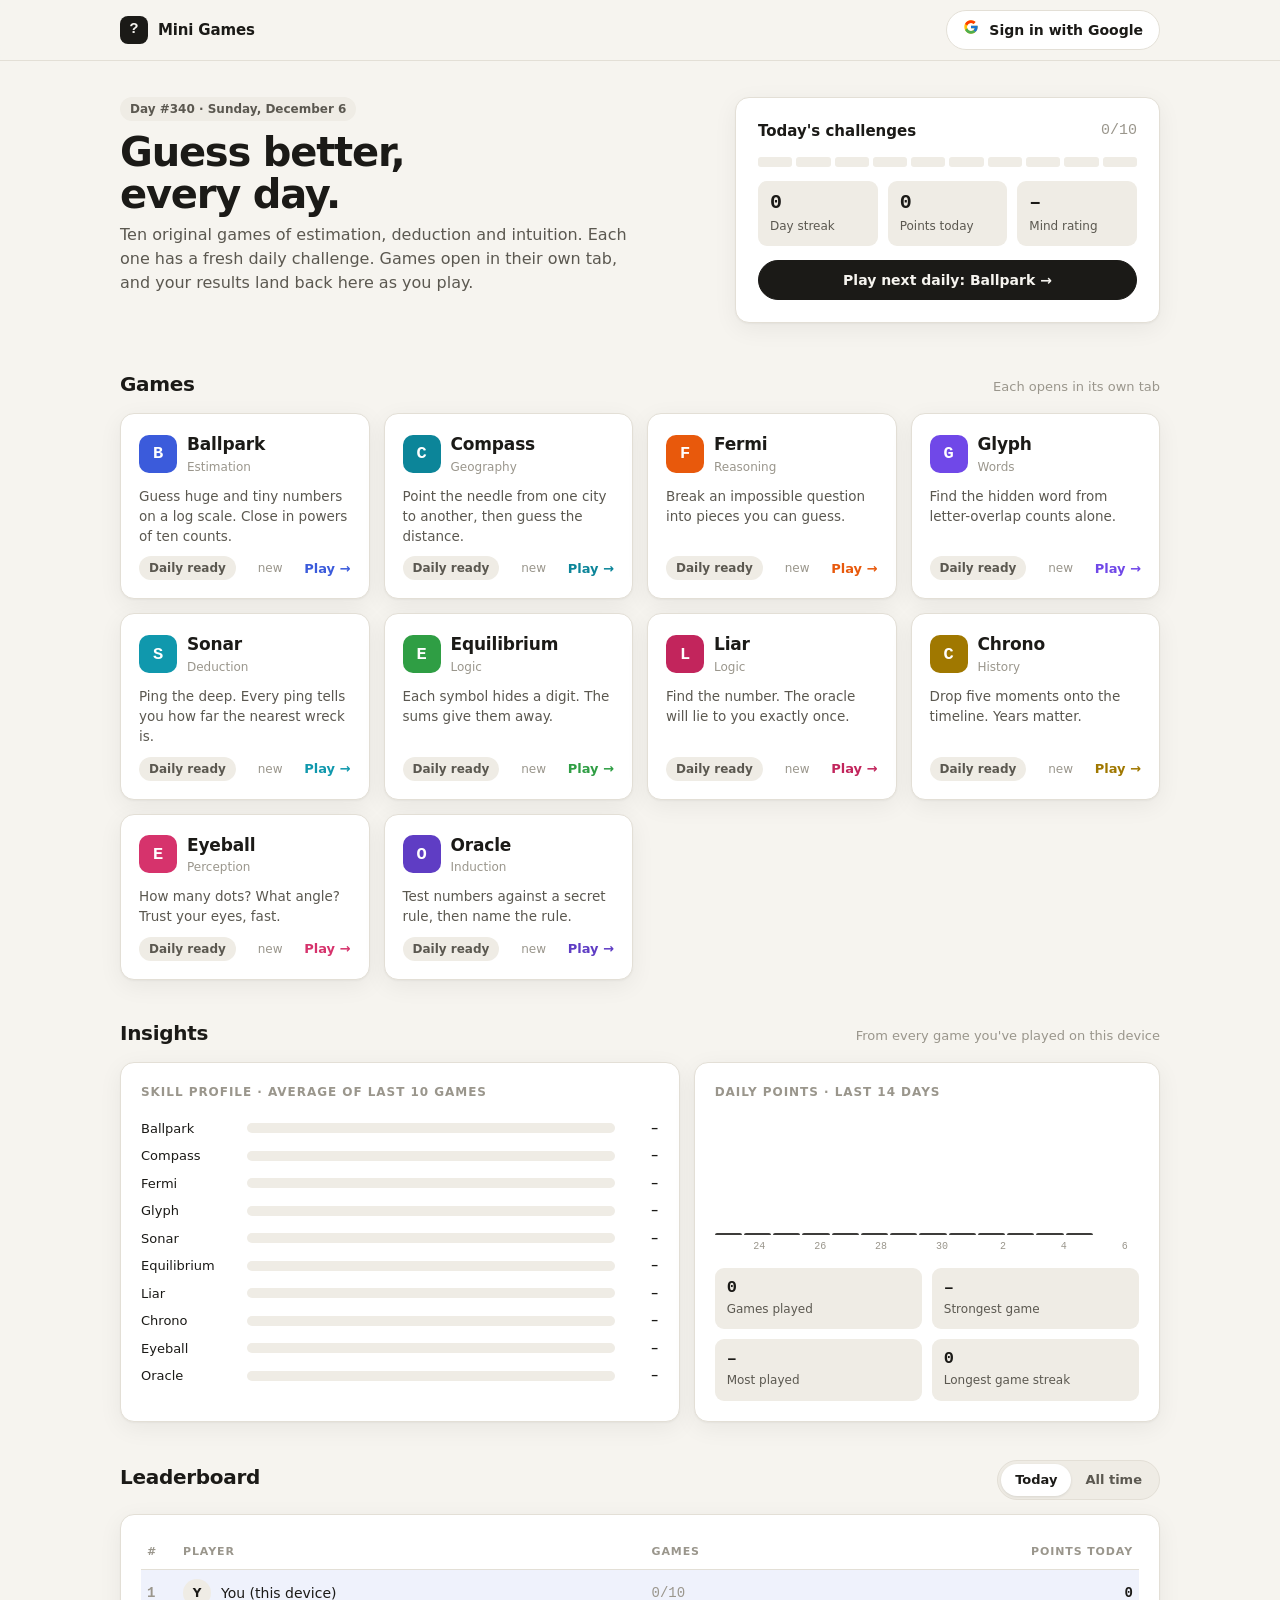
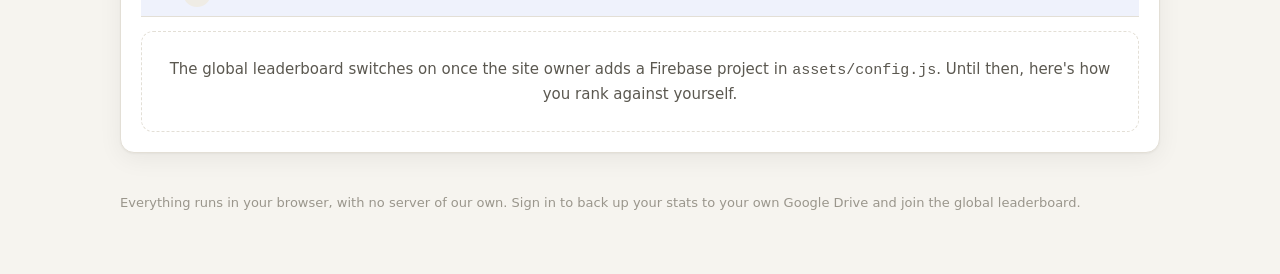
==== index.html @ 53623375 "Add Mini Games dashboard and 10 original guessing games One folder per game under games/, shared eng" ====
<!doctype html>
<html lang="en">
<head>
<meta charset="utf-8">
<meta name="viewport" content="width=device-width,initial-scale=1">
<title>Mini Games · Guess better every day</title>
<meta name="description" content="Ten original guessing, estimation and logic games with a new daily challenge each. No account needed.">
<link rel="icon" href="data:image/svg+xml,<svg xmlns='http://www.w3.org/2000/svg' viewBox='0 0 32 32'><rect width='32' height='32' rx='8' fill='%231b1a17'/><text x='16' y='23' font-size='20' text-anchor='middle' fill='white' font-family='monospace'>?</text></svg>">
<link rel="stylesheet" href="assets/core.css">
<style>
  .hero { display: grid; grid-template-columns: 1.4fr 1fr; gap: 20px; padding: 36px 0 8px; align-items: stretch; }
  @media (max-width: 820px) { .hero { grid-template-columns: 1fr; } }
  .hero h1 { font-size: 40px; letter-spacing: -.03em; line-height: 1.05; margin: 10px 0 8px; }
  .hero .lead { color: var(--ink-2); font-size: 16px; max-width: 520px; margin: 0; }
  .today { padding: 22px; display: flex; flex-direction: column; gap: 14px; }
  .today .kpis { grid-template-columns: repeat(3, 1fr); }
  .progress { display: grid; grid-template-columns: repeat(10, 1fr); gap: 4px; }
  .progress i { height: 10px; border-radius: 3px; background: var(--surface-2); transition: background .4s; }
  .sec-h { display: flex; align-items: baseline; justify-content: space-between; gap: 12px; margin: 38px 0 14px; flex-wrap: wrap; }
  .sec-h h2 { margin: 0; font-size: 20px; letter-spacing: -.015em; }
  .games { display: grid; grid-template-columns: repeat(auto-fill, minmax(240px, 1fr)); gap: 14px; }
  .gcard { padding: 18px; display: flex; flex-direction: column; gap: 10px; text-decoration: none; position: relative;
    transition: transform .25s var(--ease), border-color .25s, box-shadow .25s; }
  .gcard:hover { transform: translateY(-3px); border-color: var(--gc); }
  .gcard .top { display: flex; align-items: center; gap: 10px; }
  .gcard .mark { width: 38px; height: 38px; border-radius: 10px; background: var(--gc); color: #fff; display: grid; place-items: center; font: 700 17px var(--mono); }
  .gcard h3 { margin: 0; font-size: 17px; letter-spacing: -.01em; }
  .gcard .skill { font-size: 12px; color: var(--ink-3); }
  .gcard p { margin: 0; color: var(--ink-2); font-size: 13.5px; flex: 1; }
  .gcard .foot { display: flex; align-items: center; gap: 8px; justify-content: space-between; font-size: 12px; }
  .gcard .go { font-weight: 700; color: var(--gc); font-size: 13px; }
  .insights { display: grid; grid-template-columns: 1.2fr 1fr; gap: 14px; }
  @media (max-width: 820px) { .insights { grid-template-columns: 1fr; } }
  .panel { padding: 20px; }
  .panel h3 { margin: 0 0 14px; font-size: 12px; letter-spacing: .08em; text-transform: uppercase; color: var(--ink-3); }
  .skill-row { display: grid; grid-template-columns: 96px 1fr 34px; gap: 10px; align-items: center; font-size: 13px; padding: 4px 0; }
  .skill-row .track { height: 10px; border-radius: 5px; background: var(--surface-2); overflow: hidden; }
  .skill-row .track i { display: block; height: 100%; border-radius: 0 4px 4px 0; transition: width .8s var(--ease); }
  .cols { display: grid; grid-template-columns: repeat(14, 1fr); gap: 2px; align-items: end; height: 120px; }
  .cols .c { display: flex; flex-direction: column; align-items: stretch; justify-content: flex-end; height: 100%; position: relative; cursor: default; }
  .cols .c i { display: block; background: var(--ink); border-radius: 4px 4px 0 0; min-height: 2px; opacity: .85; transition: height .6s var(--ease); }
  .cols .c.today i { background: var(--accent); opacity: 1; }
  .cols .c:hover i { opacity: 1; }
  .cols-x { display: grid; grid-template-columns: repeat(14, 1fr); gap: 2px; font: 10px var(--mono); color: var(--ink-3); text-align: center; margin-top: 6px; }
  .tip { position: absolute; bottom: calc(100% + 6px); left: 50%; transform: translateX(-50%); background: var(--ink); color: var(--bg); font: 600 11px var(--mono);
    padding: 4px 7px; border-radius: 6px; white-space: nowrap; opacity: 0; pointer-events: none; transition: opacity .15s; z-index: 2; }
  .c:hover .tip { opacity: 1; }
  .highlights { display: grid; grid-template-columns: repeat(2, 1fr); gap: 10px; margin-top: 16px; }
  .lb { padding: 20px; }
  .lb table { width: 100%; border-collapse: collapse; font-size: 14px; }
  .lb td, .lb th { padding: 9px 6px; border-bottom: 1px solid var(--line); text-align: left; }
  .lb th { font-size: 11px; text-transform: uppercase; letter-spacing: .08em; color: var(--ink-3); font-weight: 600; }
  .lb tr.me td { background: color-mix(in srgb, var(--accent) 8%, transparent); }
  .lb .rk { font: 700 14px var(--mono); width: 36px; color: var(--ink-3); }
  .lb .pts { font: 700 14px var(--mono); text-align: right; }
  .lb .who { display: flex; align-items: center; gap: 10px; }
  .avatar { width: 28px; height: 28px; border-radius: 50%; background: var(--surface-2); object-fit: cover; display: grid; place-items: center; font-weight: 700; font-size: 12px; }
  .empty { padding: 26px; text-align: center; color: var(--ink-2); border: 1px dashed var(--line); border-radius: 12px; }
  .user { display: flex; align-items: center; gap: 10px; font-size: 13px; }
  .sync-dot { width: 8px; height: 8px; border-radius: 50%; background: var(--good); }
  .sync-dot.busy { background: var(--warn); animation: fade 1s infinite alternate; }
  .sync-dot.err { background: var(--bad); }
  footer { padding: 40px 0 60px; color: var(--ink-3); font-size: 13px; }
  .g-btn { gap: 10px; }
</style>
</head>
<body style="--accent:#3b5bdb">
<header class="topbar"><div class="wrap">
  <a class="brand" href="index.html"><span class="brand-mark">?</span>Mini Games</a>
  <span class="spacer"></span>
  <div id="account"></div>
</div></header>

<main class="wrap">
  <section class="hero">
    <div>
      <span class="pill" id="dayPill"></span>
      <h1 id="greet">Guess better,<br>every day.</h1>
      <p class="lead">Ten original games of estimation, deduction and intuition. Each one has a fresh daily challenge. Games open in their own tab, and your results land back here as you play.</p>
    </div>
    <div class="card today">
      <div class="row" style="justify-content:space-between"><b>Today's challenges</b><span class="faint mono" id="todayCount"></span></div>
      <div class="progress" id="progress"></div>
      <div class="kpis">
        <div class="kpi"><b id="kStreak">0</b><span>Day streak</span></div>
        <div class="kpi"><b id="kToday">0</b><span>Points today</span></div>
        <div class="kpi"><b id="kRating">–</b><span>Mind rating</span></div>
      </div>
      <button class="btn primary" id="nextBtn">Play next daily →</button>
    </div>
  </section>

  <div class="sec-h"><h2>Games</h2><span class="faint" style="font-size:13px" id="tabNote">Each opens in its own tab</span></div>
  <section class="games" id="games"></section>

  <div class="sec-h"><h2>Insights</h2><span class="faint" style="font-size:13px">From every game you've played on this device<span id="syncNote"></span></span></div>
  <section class="insights">
    <div class="card panel"><h3>Skill profile · average of last 10 games</h3><div id="skills"></div></div>
    <div class="card panel"><h3>Daily points · last 14 days</h3><div id="days"></div><div class="highlights" id="highlights"></div></div>
  </section>

  <div class="sec-h"><h2>Leaderboard</h2><div class="seg" id="lbSeg"><button data-k="today" class="on">Today</button><button data-k="all">All time</button></div></div>
  <section class="card lb" id="lb"></section>

  <footer>Everything runs in your browser, with no server of our own. Sign in to back up your stats to your own Google Drive and join the global leaderboard.</footer>
</main>

<script src="assets/config.js"></script>
<script src="assets/core.js"></script>
<script src="assets/cloud.js"></script>
<script src="assets/dashboard.js"></script>
</body>
</html>
---- assets/core.css ----
/* ===== Mini Games — shared design system ===== */
:root {
  --bg: #f6f4ef;
  --surface: #ffffff;
  --surface-2: #efece5;
  --ink: #1b1a17;
  --ink-2: #5b5850;
  --ink-3: #9a968c;
  --line: #e3dfd6;
  --accent: #3b5bdb;
  --good: #2f9e44;
  --warn: #e8590c;
  --bad: #c92a2a;
  --radius: 14px;
  --radius-sm: 9px;
  --shadow: 0 1px 2px rgba(20, 18, 12, .04), 0 6px 24px rgba(20, 18, 12, .06);
  --font: "Inter", ui-sans-serif, system-ui, -apple-system, "Segoe UI", Roboto, sans-serif;
  --mono: "JetBrains Mono", ui-monospace, SFMono-Regular, Menlo, Consolas, monospace;
  --ease: cubic-bezier(.2, .8, .2, 1);
  color-scheme: light;
}
@media (prefers-color-scheme: dark) {
  :root {
    --bg: #121211;
    --surface: #1b1b19;
    --surface-2: #242421;
    --ink: #f1efe9;
    --ink-2: #b4b0a6;
    --ink-3: #75726a;
    --line: #2d2c29;
    --shadow: 0 1px 2px rgba(0, 0, 0, .3), 0 8px 28px rgba(0, 0, 0, .35);
    color-scheme: dark;
  }
}
* { box-sizing: border-box; }
html, body { margin: 0; }
body {
  background: var(--bg);
  color: var(--ink);
  font: 15px/1.5 var(--font);
  -webkit-font-smoothing: antialiased;
  min-height: 100vh;
}
a { color: inherit; }
button { font: inherit; color: inherit; }
.mono { font-family: var(--mono); font-variant-numeric: tabular-nums; }
.muted { color: var(--ink-2); }
.faint { color: var(--ink-3); }
.hidden { display: none !important; }

/* ---------- Layout ---------- */
.wrap { max-width: 1080px; margin: 0 auto; padding: 0 20px; }
.topbar {
  position: sticky; top: 0; z-index: 20;
  backdrop-filter: saturate(1.4) blur(10px);
  background: color-mix(in srgb, var(--bg) 82%, transparent);
  border-bottom: 1px solid var(--line);
}
.topbar .wrap { display: flex; align-items: center; gap: 14px; height: 60px; }
.brand { display: flex; align-items: center; gap: 10px; font-weight: 700; letter-spacing: -.01em; text-decoration: none; }
.brand-mark {
  width: 28px; height: 28px; border-radius: 8px; display: grid; place-items: center;
  background: var(--ink); color: var(--bg); font-family: var(--mono); font-size: 15px;
}
.spacer { flex: 1; }

/* ---------- Buttons ---------- */
.btn {
  display: inline-flex; align-items: center; justify-content: center; gap: 8px;
  height: 40px; padding: 0 16px; border-radius: 999px;
  border: 1px solid var(--line); background: var(--surface); cursor: pointer;
  font-weight: 600; font-size: 14px; text-decoration: none;
  transition: transform .15s var(--ease), background .2s, border-color .2s, opacity .2s;
}
.btn:hover { border-color: var(--ink-3); }
.btn:active { transform: scale(.97); }
.btn:disabled { opacity: .45; cursor: not-allowed; transform: none; }
.btn.primary { background: var(--ink); color: var(--bg); border-color: var(--ink); }
.btn.accent { background: var(--accent); color: #fff; border-color: var(--accent); }
.btn.ghost { background: transparent; border-color: transparent; }
.btn.ghost:hover { background: var(--surface-2); }
.btn.sm { height: 32px; padding: 0 12px; font-size: 13px; }
.btn.lg { height: 48px; padding: 0 24px; font-size: 15px; }
.icon-btn { width: 36px; height: 36px; padding: 0; border-radius: 50%; }

/* ---------- Cards ---------- */
.card {
  background: var(--surface); border: 1px solid var(--line);
  border-radius: var(--radius); box-shadow: var(--shadow);
}
.pill {
  display: inline-flex; align-items: center; gap: 6px; height: 24px; padding: 0 10px;
  border-radius: 999px; background: var(--surface-2); font-size: 12px; font-weight: 600; color: var(--ink-2);
}
.pill.done { background: color-mix(in srgb, var(--good) 15%, transparent); color: var(--good); }

/* ---------- Segmented control ---------- */
.seg { display: inline-flex; padding: 3px; border-radius: 999px; background: var(--surface-2); border: 1px solid var(--line); }
.seg button {
  border: 0; background: transparent; height: 32px; padding: 0 14px; border-radius: 999px;
  font-size: 13px; font-weight: 600; color: var(--ink-2); cursor: pointer; transition: all .2s var(--ease);
}
.seg button.on { background: var(--surface); color: var(--ink); box-shadow: 0 1px 3px rgba(0,0,0,.1); }

/* ---------- Inputs ---------- */
.input {
  height: 48px; padding: 0 16px; border-radius: var(--radius-sm); border: 1px solid var(--line);
  background: var(--surface); color: var(--ink); font: 600 18px var(--mono); outline: none; width: 100%;
  transition: border-color .2s, box-shadow .2s;
}
.input:focus { border-color: var(--accent); box-shadow: 0 0 0 4px color-mix(in srgb, var(--accent) 18%, transparent); }
input[type=range] { width: 100%; accent-color: var(--accent); height: 28px; cursor: pointer; }

/* ---------- Game shell ---------- */
.game-head { padding: 32px 0 8px; display: flex; align-items: flex-end; gap: 16px; flex-wrap: wrap; }
.game-head h1 { margin: 0; font-size: 30px; letter-spacing: -.02em; line-height: 1.1; }
.game-head p { margin: 6px 0 0; color: var(--ink-2); }
.game-grid { display: grid; grid-template-columns: minmax(0, 1fr) 300px; gap: 20px; padding: 16px 0 60px; }
@media (max-width: 860px) { .game-grid { grid-template-columns: 1fr; } }
.stage { padding: 28px; min-height: 460px; position: relative; overflow: hidden; }
@media (max-width: 560px) { .stage { padding: 18px; } }
.side { display: flex; flex-direction: column; gap: 20px; }
.side .card { padding: 18px; }
.side h3 { margin: 0 0 12px; font-size: 12px; letter-spacing: .08em; text-transform: uppercase; color: var(--ink-3); }
.kpis { display: grid; grid-template-columns: repeat(2, 1fr); gap: 10px; }
.kpi { background: var(--surface-2); border-radius: var(--radius-sm); padding: 10px 12px; }
.kpi b { display: block; font: 700 20px var(--mono); }
.kpi span { font-size: 12px; color: var(--ink-2); }
.history { list-style: none; margin: 0; padding: 0; max-height: 320px; overflow: auto; }
.history li { display: flex; align-items: center; gap: 10px; padding: 8px 0; border-bottom: 1px dashed var(--line); font-size: 13px; }
.history li:last-child { border-bottom: 0; }
.history .bar { flex: 1; height: 6px; border-radius: 3px; background: var(--surface-2); overflow: hidden; }
.history .bar i { display: block; height: 100%; background: var(--accent); border-radius: 3px; }
.history .sc { font: 700 13px var(--mono); width: 32px; text-align: right; }
.history .tag { font-size: 11px; width: 54px; color: var(--ink-3); }
.spark { width: 100%; height: 56px; display: block; margin-bottom: 8px; }

/* round progress dots */
.dots { display: flex; gap: 6px; }
.dots i { width: 22px; height: 6px; border-radius: 3px; background: var(--surface-2); transition: background .3s; }
.dots i.on { background: var(--accent); }
.dots i.cur { background: color-mix(in srgb, var(--accent) 45%, transparent); }

.stage-top { display: flex; align-items: center; justify-content: space-between; gap: 12px; margin-bottom: 22px; flex-wrap: wrap; }
.big-q { font-size: 24px; line-height: 1.3; font-weight: 650; letter-spacing: -.015em; margin: 0 0 22px; }
@media (max-width: 560px) { .big-q { font-size: 20px; } }
.row { display: flex; gap: 10px; align-items: center; flex-wrap: wrap; }
.center { text-align: center; }
.feedback { min-height: 26px; margin-top: 16px; font-weight: 600; }

/* ---------- Result overlay ---------- */
.result {
  position: absolute; inset: 0; background: color-mix(in srgb, var(--surface) 96%, transparent);
  display: flex; flex-direction: column; align-items: center; justify-content: flex-start; text-align: center;
  padding: 70px 28px 28px; gap: 10px; animation: fadeUp .45s var(--ease);
}
.result .score-ring { width: 140px; height: 140px; }
.result h2 { margin: 6px 0 0; font-size: 26px; letter-spacing: -.02em; }
.result .detail { color: var(--ink-2); max-width: 440px; }
.result .actions { display: flex; gap: 10px; margin-top: 12px; flex-wrap: wrap; justify-content: center; }
.countdown { font: 600 13px var(--mono); color: var(--ink-3); }

/* ---------- Modal ---------- */
.modal-back {
  position: fixed; inset: 0; background: rgba(10, 10, 8, .45); z-index: 50;
  display: grid; place-items: center; padding: 20px; animation: fade .2s;
}
.modal { max-width: 520px; width: 100%; padding: 26px; max-height: 86vh; overflow: auto; animation: fadeUp .3s var(--ease); }
.modal h2 { margin: 0 0 10px; }
.modal ul { padding-left: 18px; color: var(--ink-2); }

/* ---------- Toast ---------- */
.toast {
  position: fixed; left: 50%; bottom: 28px; transform: translateX(-50%) translateY(20px); opacity: 0;
  background: var(--ink); color: var(--bg); padding: 10px 18px; border-radius: 999px; font-weight: 600; font-size: 14px;
  transition: all .3s var(--ease); z-index: 60; pointer-events: none;
}
.toast.show { opacity: 1; transform: translateX(-50%) translateY(0); }

/* ---------- Animations ---------- */
@keyframes fade { from { opacity: 0 } to { opacity: 1 } }
@keyframes fadeUp { from { opacity: 0; transform: translateY(12px) } to { opacity: 1; transform: none } }
@keyframes pop { 0% { transform: scale(.6); opacity: 0 } 70% { transform: scale(1.08) } 100% { transform: scale(1); opacity: 1 } }
@keyframes shake { 0%,100% { transform: translateX(0) } 25% { transform: translateX(-6px) } 75% { transform: translateX(6px) } }
.anim-in { animation: fadeUp .4s var(--ease) both; }
.pop { animation: pop .35s var(--ease) both; }
.shake { animation: shake .3s; }
@media (prefers-reduced-motion: reduce) { *, *::before, *::after { animation: none !important; transition: none !important; } }
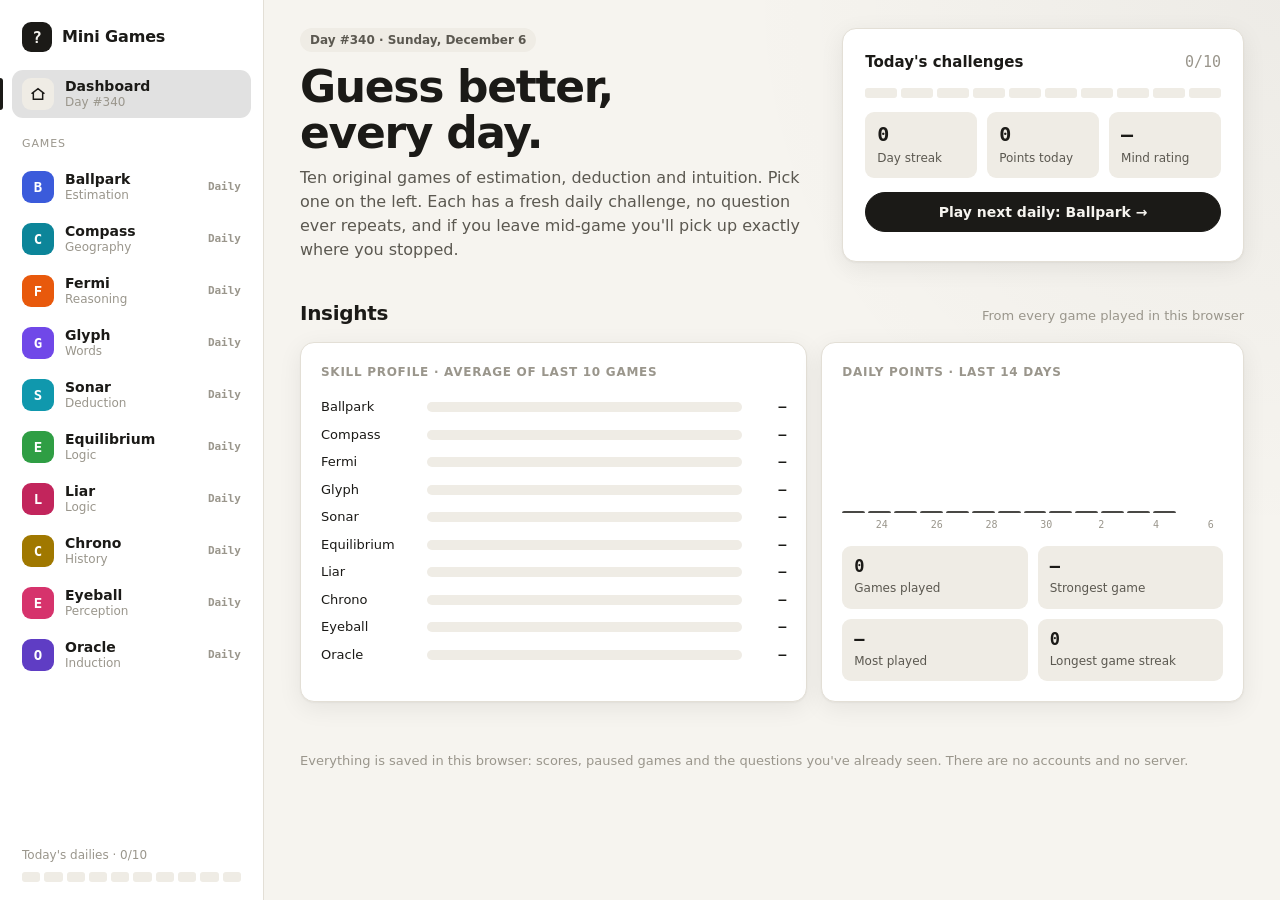
==== commit 35bd2a2b: "Redesign as a single-page dashboard with pause/resume and no repeated questions - Games listed down " ====
--- a/index.html
+++ b/index.html
@@ -4,110 +4,29 @@
 <meta charset="utf-8">
 <meta name="viewport" content="width=device-width,initial-scale=1">
 <title>Mini Games · Guess better every day</title>
-<meta name="description" content="Ten original guessing, estimation and logic games with a new daily challenge each. No account needed.">
+<meta name="description" content="Ten original guessing, estimation and logic games with a fresh daily challenge each. Questions never repeat.">
 <link rel="icon" href="data:image/svg+xml,<svg xmlns='http://www.w3.org/2000/svg' viewBox='0 0 32 32'><rect width='32' height='32' rx='8' fill='%231b1a17'/><text x='16' y='23' font-size='20' text-anchor='middle' fill='white' font-family='monospace'>?</text></svg>">
 <link rel="stylesheet" href="assets/core.css">
-<style>
-  .hero { display: grid; grid-template-columns: 1.4fr 1fr; gap: 20px; padding: 36px 0 8px; align-items: stretch; }
-  @media (max-width: 820px) { .hero { grid-template-columns: 1fr; } }
-  .hero h1 { font-size: 40px; letter-spacing: -.03em; line-height: 1.05; margin: 10px 0 8px; }
-  .hero .lead { color: var(--ink-2); font-size: 16px; max-width: 520px; margin: 0; }
-  .today { padding: 22px; display: flex; flex-direction: column; gap: 14px; }
-  .today .kpis { grid-template-columns: repeat(3, 1fr); }
-  .progress { display: grid; grid-template-columns: repeat(10, 1fr); gap: 4px; }
-  .progress i { height: 10px; border-radius: 3px; background: var(--surface-2); transition: background .4s; }
-  .sec-h { display: flex; align-items: baseline; justify-content: space-between; gap: 12px; margin: 38px 0 14px; flex-wrap: wrap; }
-  .sec-h h2 { margin: 0; font-size: 20px; letter-spacing: -.015em; }
-  .games { display: grid; grid-template-columns: repeat(auto-fill, minmax(240px, 1fr)); gap: 14px; }
-  .gcard { padding: 18px; display: flex; flex-direction: column; gap: 10px; text-decoration: none; position: relative;
-    transition: transform .25s var(--ease), border-color .25s, box-shadow .25s; }
-  .gcard:hover { transform: translateY(-3px); border-color: var(--gc); }
-  .gcard .top { display: flex; align-items: center; gap: 10px; }
-  .gcard .mark { width: 38px; height: 38px; border-radius: 10px; background: var(--gc); color: #fff; display: grid; place-items: center; font: 700 17px var(--mono); }
-  .gcard h3 { margin: 0; font-size: 17px; letter-spacing: -.01em; }
-  .gcard .skill { font-size: 12px; color: var(--ink-3); }
-  .gcard p { margin: 0; color: var(--ink-2); font-size: 13.5px; flex: 1; }
-  .gcard .foot { display: flex; align-items: center; gap: 8px; justify-content: space-between; font-size: 12px; }
-  .gcard .go { font-weight: 700; color: var(--gc); font-size: 13px; }
-  .insights { display: grid; grid-template-columns: 1.2fr 1fr; gap: 14px; }
-  @media (max-width: 820px) { .insights { grid-template-columns: 1fr; } }
-  .panel { padding: 20px; }
-  .panel h3 { margin: 0 0 14px; font-size: 12px; letter-spacing: .08em; text-transform: uppercase; color: var(--ink-3); }
-  .skill-row { display: grid; grid-template-columns: 96px 1fr 34px; gap: 10px; align-items: center; font-size: 13px; padding: 4px 0; }
-  .skill-row .track { height: 10px; border-radius: 5px; background: var(--surface-2); overflow: hidden; }
-  .skill-row .track i { display: block; height: 100%; border-radius: 0 4px 4px 0; transition: width .8s var(--ease); }
-  .cols { display: grid; grid-template-columns: repeat(14, 1fr); gap: 2px; align-items: end; height: 120px; }
-  .cols .c { display: flex; flex-direction: column; align-items: stretch; justify-content: flex-end; height: 100%; position: relative; cursor: default; }
-  .cols .c i { display: block; background: var(--ink); border-radius: 4px 4px 0 0; min-height: 2px; opacity: .85; transition: height .6s var(--ease); }
-  .cols .c.today i { background: var(--accent); opacity: 1; }
-  .cols .c:hover i { opacity: 1; }
-  .cols-x { display: grid; grid-template-columns: repeat(14, 1fr); gap: 2px; font: 10px var(--mono); color: var(--ink-3); text-align: center; margin-top: 6px; }
-  .tip { position: absolute; bottom: calc(100% + 6px); left: 50%; transform: translateX(-50%); background: var(--ink); color: var(--bg); font: 600 11px var(--mono);
-    padding: 4px 7px; border-radius: 6px; white-space: nowrap; opacity: 0; pointer-events: none; transition: opacity .15s; z-index: 2; }
-  .c:hover .tip { opacity: 1; }
-  .highlights { display: grid; grid-template-columns: repeat(2, 1fr); gap: 10px; margin-top: 16px; }
-  .lb { padding: 20px; }
-  .lb table { width: 100%; border-collapse: collapse; font-size: 14px; }
-  .lb td, .lb th { padding: 9px 6px; border-bottom: 1px solid var(--line); text-align: left; }
-  .lb th { font-size: 11px; text-transform: uppercase; letter-spacing: .08em; color: var(--ink-3); font-weight: 600; }
-  .lb tr.me td { background: color-mix(in srgb, var(--accent) 8%, transparent); }
-  .lb .rk { font: 700 14px var(--mono); width: 36px; color: var(--ink-3); }
-  .lb .pts { font: 700 14px var(--mono); text-align: right; }
-  .lb .who { display: flex; align-items: center; gap: 10px; }
-  .avatar { width: 28px; height: 28px; border-radius: 50%; background: var(--surface-2); object-fit: cover; display: grid; place-items: center; font-weight: 700; font-size: 12px; }
-  .empty { padding: 26px; text-align: center; color: var(--ink-2); border: 1px dashed var(--line); border-radius: 12px; }
-  .user { display: flex; align-items: center; gap: 10px; font-size: 13px; }
-  .sync-dot { width: 8px; height: 8px; border-radius: 50%; background: var(--good); }
-  .sync-dot.busy { background: var(--warn); animation: fade 1s infinite alternate; }
-  .sync-dot.err { background: var(--bad); }
-  footer { padding: 40px 0 60px; color: var(--ink-3); font-size: 13px; }
-  .g-btn { gap: 10px; }
-</style>
+<link rel="stylesheet" href="assets/themes.css">
+<link rel="stylesheet" href="assets/home.css">
 </head>
-<body style="--accent:#3b5bdb">
-<header class="topbar"><div class="wrap">
-  <a class="brand" href="index.html"><span class="brand-mark">?</span>Mini Games</a>
-  <span class="spacer"></span>
-  <div id="account"></div>
-</div></header>
+<body>
+<div class="app">
+  <nav class="sidebar" id="sidebar" aria-label="Games"></nav>
+  <main class="view" id="view"></main>
+</div>
 
-<main class="wrap">
-  <section class="hero">
-    <div>
-      <span class="pill" id="dayPill"></span>
-      <h1 id="greet">Guess better,<br>every day.</h1>
-      <p class="lead">Ten original games of estimation, deduction and intuition. Each one has a fresh daily challenge. Games open in their own tab, and your results land back here as you play.</p>
-    </div>
-    <div class="card today">
-      <div class="row" style="justify-content:space-between"><b>Today's challenges</b><span class="faint mono" id="todayCount"></span></div>
-      <div class="progress" id="progress"></div>
-      <div class="kpis">
-        <div class="kpi"><b id="kStreak">0</b><span>Day streak</span></div>
-        <div class="kpi"><b id="kToday">0</b><span>Points today</span></div>
-        <div class="kpi"><b id="kRating">–</b><span>Mind rating</span></div>
-      </div>
-      <button class="btn primary" id="nextBtn">Play next daily →</button>
-    </div>
-  </section>
-
-  <div class="sec-h"><h2>Games</h2><span class="faint" style="font-size:13px" id="tabNote">Each opens in its own tab</span></div>
-  <section class="games" id="games"></section>
-
-  <div class="sec-h"><h2>Insights</h2><span class="faint" style="font-size:13px">From every game you've played on this device<span id="syncNote"></span></span></div>
-  <section class="insights">
-    <div class="card panel"><h3>Skill profile · average of last 10 games</h3><div id="skills"></div></div>
-    <div class="card panel"><h3>Daily points · last 14 days</h3><div id="days"></div><div class="highlights" id="highlights"></div></div>
-  </section>
-
-  <div class="sec-h"><h2>Leaderboard</h2><div class="seg" id="lbSeg"><button data-k="today" class="on">Today</button><button data-k="all">All time</button></div></div>
-  <section class="card lb" id="lb"></section>
-
-  <footer>Everything runs in your browser, with no server of our own. Sign in to back up your stats to your own Google Drive and join the global leaderboard.</footer>
-</main>
-
-<script src="assets/config.js"></script>
 <script src="assets/core.js"></script>
-<script src="assets/cloud.js"></script>
-<script src="assets/dashboard.js"></script>
+<script src="games/ballpark/game.js"></script>
+<script src="games/compass/game.js"></script>
+<script src="games/fermi/game.js"></script>
+<script src="games/glyph/game.js"></script>
+<script src="games/sonar/game.js"></script>
+<script src="games/equilibrium/game.js"></script>
+<script src="games/liar/game.js"></script>
+<script src="games/chrono/game.js"></script>
+<script src="games/eyeball/game.js"></script>
+<script src="games/oracle/game.js"></script>
+<script src="assets/app.js"></script>
 </body>
 </html>
--- a/assets/core.css
+++ b/assets/core.css
@@ -1,132 +1,125 @@
 /* ===== Mini Games — shared design system ===== */
 :root {
-  --bg: #f6f4ef;
-  --surface: #ffffff;
-  --surface-2: #efece5;
-  --ink: #1b1a17;
-  --ink-2: #5b5850;
-  --ink-3: #9a968c;
-  --line: #e3dfd6;
-  --accent: #3b5bdb;
-  --good: #2f9e44;
-  --warn: #e8590c;
-  --bad: #c92a2a;
-  --radius: 14px;
-  --radius-sm: 9px;
-  --shadow: 0 1px 2px rgba(20, 18, 12, .04), 0 6px 24px rgba(20, 18, 12, .06);
+  --bg: #f6f4ef; --surface: #ffffff; --surface-2: #efece5;
+  --ink: #1b1a17; --ink-2: #5b5850; --ink-3: #9a968c; --line: #e3dfd6;
+  --accent: #3b5bdb; --good: #2f9e44; --warn: #e8590c; --bad: #c92a2a;
+  --radius: 14px; --radius-sm: 9px;
+  --shadow: 0 1px 2px rgba(20, 18, 12, .04), 0 6px 24px rgba(20, 18, 12, .07);
   --font: "Inter", ui-sans-serif, system-ui, -apple-system, "Segoe UI", Roboto, sans-serif;
   --mono: "JetBrains Mono", ui-monospace, SFMono-Regular, Menlo, Consolas, monospace;
   --ease: cubic-bezier(.2, .8, .2, 1);
+  --side-w: 264px;
   color-scheme: light;
 }
 @media (prefers-color-scheme: dark) {
   :root {
-    --bg: #121211;
-    --surface: #1b1b19;
-    --surface-2: #242421;
-    --ink: #f1efe9;
-    --ink-2: #b4b0a6;
-    --ink-3: #75726a;
-    --line: #2d2c29;
+    --bg: #121211; --surface: #1b1b19; --surface-2: #262623; --ink: #f1efe9; --ink-2: #b4b0a6; --ink-3: #807c73; --line: #2f2e2a;
     --shadow: 0 1px 2px rgba(0, 0, 0, .3), 0 8px 28px rgba(0, 0, 0, .35);
     color-scheme: dark;
   }
 }
-* { box-sizing: border-box; }
-html, body { margin: 0; }
-body {
-  background: var(--bg);
-  color: var(--ink);
-  font: 15px/1.5 var(--font);
-  -webkit-font-smoothing: antialiased;
-  min-height: 100vh;
-}
+* { box-sizing: border-box; min-width: 0; }
+html, body { margin: 0; height: 100%; }
+body { background: var(--bg); color: var(--ink); font: 15px/1.5 var(--font); -webkit-font-smoothing: antialiased; overflow-x: clip; }
 a { color: inherit; }
 button { font: inherit; color: inherit; }
+code { font-family: var(--mono); font-size: .92em; }
 .mono { font-family: var(--mono); font-variant-numeric: tabular-nums; }
-.muted { color: var(--ink-2); }
-.faint { color: var(--ink-3); }
-.hidden { display: none !important; }
+.muted { color: var(--ink-2); } .faint { color: var(--ink-3); } .hidden { display: none !important; }
+.spacer { flex: 1; }
+.row { display: flex; gap: 10px; align-items: center; flex-wrap: wrap; }
+.center { text-align: center; }
 
-/* ---------- Layout ---------- */
-.wrap { max-width: 1080px; margin: 0 auto; padding: 0 20px; }
-.topbar {
-  position: sticky; top: 0; z-index: 20;
-  backdrop-filter: saturate(1.4) blur(10px);
-  background: color-mix(in srgb, var(--bg) 82%, transparent);
-  border-bottom: 1px solid var(--line);
+/* ---------- App shell: sidebar + main pane ---------- */
+.app { display: grid; grid-template-columns: var(--side-w) minmax(0, 1fr); min-height: 100vh; }
+.sidebar {
+  position: sticky; top: 0; height: 100vh; overflow-y: auto; border-right: 1px solid var(--line);
+  background: var(--surface); display: flex; flex-direction: column; padding: 18px 12px; gap: 4px;
 }
-.topbar .wrap { display: flex; align-items: center; gap: 14px; height: 60px; }
-.brand { display: flex; align-items: center; gap: 10px; font-weight: 700; letter-spacing: -.01em; text-decoration: none; }
-.brand-mark {
-  width: 28px; height: 28px; border-radius: 8px; display: grid; place-items: center;
-  background: var(--ink); color: var(--bg); font-family: var(--mono); font-size: 15px;
+.brand { display: flex; align-items: center; gap: 10px; font-weight: 750; letter-spacing: -.01em; text-decoration: none; padding: 4px 10px 14px; font-size: 16px; }
+.brand-mark { width: 30px; height: 30px; border-radius: 9px; display: grid; place-items: center; background: var(--ink); color: var(--bg); font: 700 16px var(--mono); }
+.nav-label { font-size: 11px; letter-spacing: .08em; text-transform: uppercase; color: var(--ink-3); padding: 14px 10px 6px; }
+.nav-item {
+  display: flex; align-items: center; gap: 11px; padding: 8px 10px; border-radius: 11px; text-decoration: none;
+  transition: background .2s, transform .15s var(--ease); position: relative;
 }
-.spacer { flex: 1; }
+.nav-item:hover { background: var(--surface-2); }
+.nav-item:active { transform: scale(.98); }
+.nav-item.on { background: color-mix(in srgb, var(--gc, var(--ink)) 13%, var(--surface)); }
+.nav-item.on::before { content: ""; position: absolute; left: -12px; top: 8px; bottom: 8px; width: 3px; border-radius: 0 3px 3px 0; background: var(--gc, var(--ink)); }
+.nav-mark { width: 32px; height: 32px; border-radius: 9px; flex: none; display: grid; place-items: center; background: var(--gc); color: #fff; font: 700 14px var(--mono); }
+.nav-mark.home { background: var(--surface-2); color: var(--ink); }
+.nav-text { display: flex; flex-direction: column; line-height: 1.2; flex: 1; }
+.nav-text b { font-size: 14px; font-weight: 650; }
+.nav-text small { font-size: 12px; color: var(--ink-3); }
+.nav-status { font: 600 11px var(--mono); color: var(--ink-3); white-space: nowrap; }
+.nav-status.done { color: var(--good); }
+.nav-status.paused { color: var(--warn); }
+.side-foot { margin-top: auto; padding: 14px 10px 0; font-size: 12px; color: var(--ink-3); }
+.side-foot .progress { margin-top: 8px; }
 
-/* ---------- Buttons ---------- */
+.view { min-height: 100vh; position: relative; isolation: isolate; }
+.view-inner, .g-wrap { max-width: 1120px; margin: 0 auto; padding: 28px clamp(16px, 3vw, 36px) 60px; }
+
+@media (max-width: 900px) {
+  .app { grid-template-columns: 1fr; }
+  .sidebar { position: sticky; top: 0; z-index: 30; height: auto; flex-direction: row; align-items: center; overflow-x: auto; overflow-y: hidden;
+    border-right: 0; border-bottom: 1px solid var(--line); padding: 8px 10px; gap: 4px; scroll-snap-type: x proximity; }
+  .brand { padding: 0 8px 0 2px; } .brand span:last-child, .nav-label, .side-foot, .nav-text small, .nav-status { display: none; }
+  .nav-item { flex: none; padding: 6px 10px 6px 6px; scroll-snap-align: start; }
+  .nav-item.on::before { left: 8px; right: 8px; top: auto; bottom: -8px; width: auto; height: 3px; border-radius: 3px 3px 0 0; }
+  .nav-text b { font-size: 13px; }
+}
+
+/* ---------- Buttons & controls ---------- */
 .btn {
-  display: inline-flex; align-items: center; justify-content: center; gap: 8px;
-  height: 40px; padding: 0 16px; border-radius: 999px;
-  border: 1px solid var(--line); background: var(--surface); cursor: pointer;
-  font-weight: 600; font-size: 14px; text-decoration: none;
+  display: inline-flex; align-items: center; justify-content: center; gap: 8px; height: 40px; padding: 0 16px; border-radius: 999px;
+  border: 1px solid var(--line); background: var(--surface); cursor: pointer; font-weight: 600; font-size: 14px; text-decoration: none; white-space: nowrap;
   transition: transform .15s var(--ease), background .2s, border-color .2s, opacity .2s;
 }
 .btn:hover { border-color: var(--ink-3); }
 .btn:active { transform: scale(.97); }
 .btn:disabled { opacity: .45; cursor: not-allowed; transform: none; }
+.btn:focus-visible, .seg button:focus-visible, .nav-item:focus-visible { outline: 3px solid color-mix(in srgb, var(--accent) 45%, transparent); outline-offset: 2px; }
 .btn.primary { background: var(--ink); color: var(--bg); border-color: var(--ink); }
-.btn.accent { background: var(--accent); color: #fff; border-color: var(--accent); }
 .btn.ghost { background: transparent; border-color: transparent; }
 .btn.ghost:hover { background: var(--surface-2); }
-.btn.sm { height: 32px; padding: 0 12px; font-size: 13px; }
+.btn.sm { height: 34px; padding: 0 13px; font-size: 13px; }
 .btn.lg { height: 48px; padding: 0 24px; font-size: 15px; }
-.icon-btn { width: 36px; height: 36px; padding: 0; border-radius: 50%; }
-
-/* ---------- Cards ---------- */
-.card {
-  background: var(--surface); border: 1px solid var(--line);
-  border-radius: var(--radius); box-shadow: var(--shadow);
-}
-.pill {
-  display: inline-flex; align-items: center; gap: 6px; height: 24px; padding: 0 10px;
-  border-radius: 999px; background: var(--surface-2); font-size: 12px; font-weight: 600; color: var(--ink-2);
-}
+.card { background: var(--surface); border: 1px solid var(--line); border-radius: var(--radius); box-shadow: var(--shadow); }
+.pill { display: inline-flex; align-items: center; gap: 6px; height: 24px; padding: 0 10px; border-radius: 999px; background: var(--surface-2); font-size: 12px; font-weight: 600; color: var(--ink-2); white-space: nowrap; }
 .pill.done { background: color-mix(in srgb, var(--good) 15%, transparent); color: var(--good); }
-
-/* ---------- Segmented control ---------- */
 .seg { display: inline-flex; padding: 3px; border-radius: 999px; background: var(--surface-2); border: 1px solid var(--line); }
-.seg button {
-  border: 0; background: transparent; height: 32px; padding: 0 14px; border-radius: 999px;
-  font-size: 13px; font-weight: 600; color: var(--ink-2); cursor: pointer; transition: all .2s var(--ease);
-}
-.seg button.on { background: var(--surface); color: var(--ink); box-shadow: 0 1px 3px rgba(0,0,0,.1); }
-
-/* ---------- Inputs ---------- */
+.seg button { border: 0; background: transparent; height: 32px; padding: 0 14px; border-radius: 999px; font-size: 13px; font-weight: 600; color: var(--ink-2); cursor: pointer; transition: all .2s var(--ease); }
+.seg button.on { background: var(--surface); color: var(--ink); box-shadow: 0 1px 3px rgba(0, 0, 0, .12); }
 .input {
-  height: 48px; padding: 0 16px; border-radius: var(--radius-sm); border: 1px solid var(--line);
-  background: var(--surface); color: var(--ink); font: 600 18px var(--mono); outline: none; width: 100%;
-  transition: border-color .2s, box-shadow .2s;
+  height: 48px; padding: 0 16px; border-radius: var(--radius-sm); border: 1px solid var(--line); background: var(--surface); color: var(--ink);
+  font: 600 17px var(--mono); outline: none; width: 100%; transition: border-color .2s, box-shadow .2s;
 }
 .input:focus { border-color: var(--accent); box-shadow: 0 0 0 4px color-mix(in srgb, var(--accent) 18%, transparent); }
 input[type=range] { width: 100%; accent-color: var(--accent); height: 28px; cursor: pointer; }
+.readout { font-size: 34px; font-weight: 700; letter-spacing: -.02em; margin: 6px 0 4px; }
+.readout .unit { font-size: 16px; font-weight: 600; }
 
-/* ---------- Game shell ---------- */
-.game-head { padding: 32px 0 8px; display: flex; align-items: flex-end; gap: 16px; flex-wrap: wrap; }
-.game-head h1 { margin: 0; font-size: 30px; letter-spacing: -.02em; line-height: 1.1; }
-.game-head p { margin: 6px 0 0; color: var(--ink-2); }
-.game-grid { display: grid; grid-template-columns: minmax(0, 1fr) 300px; gap: 20px; padding: 16px 0 60px; }
-@media (max-width: 860px) { .game-grid { grid-template-columns: 1fr; } }
-.stage { padding: 28px; min-height: 460px; position: relative; overflow: hidden; }
-@media (max-width: 560px) { .stage { padding: 18px; } }
-.side { display: flex; flex-direction: column; gap: 20px; }
+/* ---------- Game pane ---------- */
+.g-head { display: flex; align-items: center; gap: 12px; flex-wrap: wrap; }
+.g-head .back { background: color-mix(in srgb, var(--surface) 88%, transparent); backdrop-filter: blur(6px); }
+.g-title { display: flex; align-items: center; gap: 10px; }
+.g-title h1 { margin: 0; font-size: 28px; letter-spacing: -.02em; line-height: 1.1; color: var(--head-ink, var(--ink)); }
+.g-tag { margin: 8px 0 0; color: var(--head-ink-2, var(--ink-2)); }
+.game-grid { display: grid; grid-template-columns: minmax(0, 1fr) 290px; gap: 18px; padding-top: 18px; }
+@media (max-width: 1180px) { .game-grid { grid-template-columns: 1fr; } }
+.stage { padding: 28px; min-height: 480px; position: relative; overflow: hidden; }
+@media (max-width: 560px) { .stage { padding: 18px; min-height: 0; } .g-title h1 { font-size: 23px; } }
+.side { display: flex; flex-direction: column; gap: 18px; }
+@media (max-width: 1180px) and (min-width: 700px) { .side { display: grid; grid-template-columns: 1fr 1fr; } }
 .side .card { padding: 18px; }
-.side h3 { margin: 0 0 12px; font-size: 12px; letter-spacing: .08em; text-transform: uppercase; color: var(--ink-3); }
+.side h3, .panel h3 { margin: 0 0 12px; font-size: 12px; letter-spacing: .06em; text-transform: uppercase; color: var(--ink-3); }
 .kpis { display: grid; grid-template-columns: repeat(2, 1fr); gap: 10px; }
 .kpi { background: var(--surface-2); border-radius: var(--radius-sm); padding: 10px 12px; }
 .kpi b { display: block; font: 700 20px var(--mono); }
 .kpi span { font-size: 12px; color: var(--ink-2); }
-.history { list-style: none; margin: 0; padding: 0; max-height: 320px; overflow: auto; }
+.history { list-style: none; margin: 0; padding: 0; max-height: 300px; overflow: auto; }
 .history li { display: flex; align-items: center; gap: 10px; padding: 8px 0; border-bottom: 1px dashed var(--line); font-size: 13px; }
 .history li:last-child { border-bottom: 0; }
 .history .bar { flex: 1; height: 6px; border-radius: 3px; background: var(--surface-2); overflow: hidden; }
@@ -134,54 +127,37 @@
 .history .sc { font: 700 13px var(--mono); width: 32px; text-align: right; }
 .history .tag { font-size: 11px; width: 54px; color: var(--ink-3); }
 .spark { width: 100%; height: 56px; display: block; margin-bottom: 8px; }
-
-/* round progress dots */
 .dots { display: flex; gap: 6px; }
 .dots i { width: 22px; height: 6px; border-radius: 3px; background: var(--surface-2); transition: background .3s; }
 .dots i.on { background: var(--accent); }
 .dots i.cur { background: color-mix(in srgb, var(--accent) 45%, transparent); }
+.stage-top { display: flex; align-items: center; justify-content: space-between; gap: 12px; margin-bottom: 22px; flex-wrap: wrap; }
+.big-q { font-size: 24px; line-height: 1.3; font-weight: 650; letter-spacing: -.015em; margin: 0 0 22px; text-wrap: balance; }
+@media (max-width: 560px) { .big-q { font-size: 20px; } }
+.feedback { min-height: 26px; margin-top: 16px; font-weight: 600; }
+.gain { font: 700 22px var(--mono); color: var(--accent); }
 
-.stage-top { display: flex; align-items: center; justify-content: space-between; gap: 12px; margin-bottom: 22px; flex-wrap: wrap; }
-.big-q { font-size: 24px; line-height: 1.3; font-weight: 650; letter-spacing: -.015em; margin: 0 0 22px; }
-@media (max-width: 560px) { .big-q { font-size: 20px; } }
-.row { display: flex; gap: 10px; align-items: center; flex-wrap: wrap; }
-.center { text-align: center; }
-.feedback { min-height: 26px; margin-top: 16px; font-weight: 600; }
+/* result + resume screens */
+.result, .resume { display: flex; flex-direction: column; align-items: center; text-align: center; gap: 10px; padding: 36px 12px; animation: fadeUp .45s var(--ease); }
+.result h2, .resume h2 { margin: 6px 0 0; font-size: 26px; letter-spacing: -.02em; }
+.result .detail { color: var(--ink-2); max-width: 460px; }
+.actions { display: flex; gap: 10px; margin-top: 12px; flex-wrap: wrap; justify-content: center; }
+.countdown { font: 600 13px var(--mono); color: var(--ink-3); }
+.pause-icon { color: var(--accent); }
 
-/* ---------- Result overlay ---------- */
-.result {
-  position: absolute; inset: 0; background: color-mix(in srgb, var(--surface) 96%, transparent);
-  display: flex; flex-direction: column; align-items: center; justify-content: flex-start; text-align: center;
-  padding: 70px 28px 28px; gap: 10px; animation: fadeUp .45s var(--ease);
-}
-.result .score-ring { width: 140px; height: 140px; }
-.result h2 { margin: 6px 0 0; font-size: 26px; letter-spacing: -.02em; }
-.result .detail { color: var(--ink-2); max-width: 440px; }
-.result .actions { display: flex; gap: 10px; margin-top: 12px; flex-wrap: wrap; justify-content: center; }
-.countdown { font: 600 13px var(--mono); color: var(--ink-3); }
-
-/* ---------- Modal ---------- */
-.modal-back {
-  position: fixed; inset: 0; background: rgba(10, 10, 8, .45); z-index: 50;
-  display: grid; place-items: center; padding: 20px; animation: fade .2s;
-}
+/* modal + toast */
+.modal-back { position: fixed; inset: 0; background: rgba(10, 10, 8, .45); z-index: 50; display: grid; place-items: center; padding: 20px; animation: fade .2s; }
 .modal { max-width: 520px; width: 100%; padding: 26px; max-height: 86vh; overflow: auto; animation: fadeUp .3s var(--ease); }
 .modal h2 { margin: 0 0 10px; }
 .modal ul { padding-left: 18px; color: var(--ink-2); }
-
-/* ---------- Toast ---------- */
-.toast {
-  position: fixed; left: 50%; bottom: 28px; transform: translateX(-50%) translateY(20px); opacity: 0;
-  background: var(--ink); color: var(--bg); padding: 10px 18px; border-radius: 999px; font-weight: 600; font-size: 14px;
-  transition: all .3s var(--ease); z-index: 60; pointer-events: none;
-}
+.toast { position: fixed; left: 50%; bottom: 28px; transform: translateX(-50%) translateY(20px); opacity: 0; background: var(--ink); color: var(--bg);
+  padding: 10px 18px; border-radius: 999px; font-weight: 600; font-size: 14px; transition: all .3s var(--ease); z-index: 60; pointer-events: none; }
 .toast.show { opacity: 1; transform: translateX(-50%) translateY(0); }
 
-/* ---------- Animations ---------- */
 @keyframes fade { from { opacity: 0 } to { opacity: 1 } }
 @keyframes fadeUp { from { opacity: 0; transform: translateY(12px) } to { opacity: 1; transform: none } }
 @keyframes pop { 0% { transform: scale(.6); opacity: 0 } 70% { transform: scale(1.08) } 100% { transform: scale(1); opacity: 1 } }
-@keyframes shake { 0%,100% { transform: translateX(0) } 25% { transform: translateX(-6px) } 75% { transform: translateX(6px) } }
+@keyframes shake { 0%, 100% { transform: translateX(0) } 25% { transform: translateX(-6px) } 75% { transform: translateX(6px) } }
 .anim-in { animation: fadeUp .4s var(--ease) both; }
 .pop { animation: pop .35s var(--ease) both; }
 .shake { animation: shake .3s; }
--- a/assets/themes.css
+++ b/assets/themes.css
@@ -0,0 +1,80 @@
+/* ===== Per-game backgrounds =====
+ * Each game pane gets a backdrop drawn from its own world. Patterns are inline SVG
+ * or CSS gradients, so there are no image files to load. */
+
+.view { background: var(--bg); transition: background-color .4s; }
+.view::before { content: ""; position: absolute; inset: 0; z-index: -1; pointer-events: none; }
+
+/* Ballpark: logarithmic graph paper */
+.view[data-game="ballpark"] { background-color: #eef1fb;
+  background-image: url("data:image/svg+xml,%3Csvg xmlns='http://www.w3.org/2000/svg' width='240' height='240'%3E%3Cg stroke='%233b5bdb' stroke-opacity='.16' fill='none'%3E%3Cpath d='M72.2 0V240M114.5 0V240M144.5 0V240M167.8 0V240M186.8 0V240M202.8 0V240M216.7 0V240M229 0V240M0 72.2H240M0 114.5H240M0 144.5H240M0 167.8H240M0 186.8H240M0 202.8H240M0 216.7H240M0 229H240'/%3E%3Cpath d='M.5 0V240M0 .5H240' stroke-opacity='.4' stroke-width='1.5'/%3E%3C/g%3E%3Ctext x='6' y='16' font-family='monospace' font-size='10' fill='%233b5bdb' fill-opacity='.35'%3E10%E2%81%BF%3C/text%3E%3C/svg%3E"); }
+@media (prefers-color-scheme: dark) { .view[data-game="ballpark"] { background-color: #121829; } }
+
+/* Compass: nautical chart graticule + a compass rose */
+.view[data-game="compass"] { background-color: #e5f3f0;
+  background-image:
+    url("data:image/svg+xml,%3Csvg xmlns='http://www.w3.org/2000/svg' width='520' height='520' viewBox='-130 -130 260 260'%3E%3Cg fill='none' stroke='%230c8599' stroke-opacity='.22'%3E%3Ccircle r='118'/%3E%3Ccircle r='100' stroke-dasharray='2 4'/%3E%3Ccircle r='40'/%3E%3C/g%3E%3Cg fill='%230c8599' fill-opacity='.13'%3E%3Cpath d='M0-122 10-10 0 0-10-10ZM0 122 10 10 0 0-10 10ZM122 0 10 10 0 0 10-10ZM-122 0-10 10 0 0-10-10Z'/%3E%3Cpath d='M64-64 8 0 0 0 0-8ZM-64 64-8 0 0 0 0 8ZM64 64 0 8 0 0 8 0ZM-64-64 0-8 0 0-8 0Z' fill-opacity='.7'/%3E%3C/g%3E%3Ctext y='-104' text-anchor='middle' font-family='serif' font-weight='700' font-size='16' fill='%230c8599' fill-opacity='.35'%3EN%3C/text%3E%3C/svg%3E"),
+    url("data:image/svg+xml,%3Csvg xmlns='http://www.w3.org/2000/svg' width='160' height='120'%3E%3Cg fill='none' stroke='%230c8599' stroke-opacity='.14'%3E%3Cpath d='M0 60H160M80 0V120'/%3E%3Cpath d='M0 20Q80 8 160 20M0 100Q80 112 160 100' stroke-dasharray='3 5'/%3E%3C/g%3E%3C/svg%3E");
+  background-repeat: no-repeat, repeat; background-position: right -120px bottom -120px, 0 0; background-attachment: fixed, scroll; }
+@media (prefers-color-scheme: dark) { .view[data-game="compass"] { background-color: #0d1d20; } }
+
+/* Fermi: engineer's estimation pad with arithmetic scribbles */
+.view[data-game="fermi"] { background-color: #fff3e8;
+  background-image:
+    url("data:image/svg+xml,%3Csvg xmlns='http://www.w3.org/2000/svg' width='200' height='160'%3E%3Cg font-family='Georgia,serif' fill='%23e8590c' fill-opacity='.2'%3E%3Ctext x='18' y='40' font-size='26'%3E%C3%97%3C/text%3E%3Ctext x='120' y='70' font-size='22'%3E%E2%89%88%3C/text%3E%3Ctext x='60' y='120' font-size='24'%3E%C3%B7%3C/text%3E%3Ctext x='150' y='140' font-size='16' font-style='italic'%3E10%C2%B3%3C/text%3E%3Ctext x='100' y='28' font-size='14' font-style='italic'%3En%C2%B7p%3C/text%3E%3C/g%3E%3C/svg%3E"),
+    linear-gradient(#e8590c14 1px, transparent 1px), linear-gradient(90deg, #e8590c14 1px, transparent 1px);
+  background-size: 200px 160px, 20px 20px, 20px 20px; }
+@media (prefers-color-scheme: dark) { .view[data-game="fermi"] { background-color: #22160d; } }
+
+/* Glyph: loose letterpress type */
+.view[data-game="glyph"] { background-color: #f0ecff;
+  background-image: url("data:image/svg+xml,%3Csvg xmlns='http://www.w3.org/2000/svg' width='260' height='220'%3E%3Cg font-family='Georgia,serif' font-weight='700' fill='%237048e8' fill-opacity='.12'%3E%3Ctext x='10' y='60' font-size='54'%3EA%3C/text%3E%3Ctext x='92' y='38' font-size='26'%3Eq%3C/text%3E%3Ctext x='150' y='92' font-size='64'%3ER%3C/text%3E%3Ctext x='40' y='150' font-size='34'%3Ee%3C/text%3E%3Ctext x='118' y='190' font-size='44'%3EK%3C/text%3E%3Ctext x='212' y='170' font-size='24'%3Ez%3C/text%3E%3Ctext x='214' y='36' font-size='30'%3EM%3C/text%3E%3Ctext x='8' y='212' font-size='22'%3Ew%3C/text%3E%3C/g%3E%3C/svg%3E"); }
+@media (prefers-color-scheme: dark) { .view[data-game="glyph"] { background-color: #16122a; } }
+
+/* Sonar: the deep sea with sweeping sonar rings */
+.view[data-game="sonar"] { --head-ink: #e6f6fb; --head-ink-2: #9cc7d6; background-color: #041b2b;
+  background-image:
+    repeating-radial-gradient(circle at 85% 12%, transparent 0 58px, rgba(64, 192, 228, .13) 59px 60px),
+    radial-gradient(circle at 85% 12%, rgba(16, 152, 173, .35), transparent 45%),
+    linear-gradient(rgba(64, 192, 228, .05) 1px, transparent 1px), linear-gradient(90deg, rgba(64, 192, 228, .05) 1px, transparent 1px),
+    linear-gradient(180deg, #06324a 0%, #041b2b 55%, #020d16 100%);
+  background-size: auto, auto, 40px 40px, 40px 40px, auto; }
+
+/* Equilibrium: tiled symbols */
+.view[data-game="equilibrium"] { background-color: #eaf6ec;
+  background-image: url("data:image/svg+xml,%3Csvg xmlns='http://www.w3.org/2000/svg' width='120' height='120'%3E%3Cg fill='none' stroke='%232f9e44' stroke-opacity='.2' stroke-width='2'%3E%3Cpath d='M30 14 44 38H16Z'/%3E%3Ccircle cx='90' cy='28' r='12'/%3E%3Crect x='18' y='78' width='24' height='24' rx='2'/%3E%3Cpath d='M90 74 104 90 90 106 76 90Z'/%3E%3C/g%3E%3Cg fill='%232f9e44' fill-opacity='.2' font-family='monospace' font-size='14'%3E%3Ctext x='54' y='64'%3E%3D%3C/text%3E%3C/g%3E%3C/svg%3E"); }
+@media (prefers-color-scheme: dark) { .view[data-game="equilibrium"] { background-color: #0e1d12; } }
+
+/* Liar: interrogation-room stripes of up/down arrows */
+.view[data-game="liar"] { background-color: #fcebf1;
+  background-image:
+    url("data:image/svg+xml,%3Csvg xmlns='http://www.w3.org/2000/svg' width='96' height='96'%3E%3Cg fill='%23c2255c' fill-opacity='.15'%3E%3Cpath d='M24 10 34 24H28V38H20V24H14Z'/%3E%3Cpath d='M72 86 62 72H68V58H76V72H82Z'/%3E%3C/g%3E%3Ctext x='60' y='34' font-family='Georgia,serif' font-weight='700' font-size='22' fill='%23c2255c' fill-opacity='.12'%3E%3F%3C/text%3E%3C/svg%3E"),
+    repeating-linear-gradient(135deg, transparent 0 46px, rgba(194, 37, 92, .05) 46px 92px); }
+@media (prefers-color-scheme: dark) { .view[data-game="liar"] { background-color: #241019; } }
+
+/* Chrono: aged parchment with a ruler of years */
+.view[data-game="chrono"] { background-color: #f5eed9;
+  background-image:
+    repeating-linear-gradient(90deg, rgba(160, 120, 0, .22) 0 1px, transparent 1px 12px),
+    repeating-linear-gradient(90deg, rgba(160, 120, 0, .35) 0 2px, transparent 2px 120px),
+    radial-gradient(ellipse at 50% 40%, transparent 50%, rgba(120, 80, 10, .12) 100%);
+  background-size: 100% 14px, 100% 26px, auto; background-repeat: repeat-x, repeat-x, no-repeat; background-position: 0 0, 0 0, 0 0; }
+@media (prefers-color-scheme: dark) { .view[data-game="chrono"] { background-color: #201a0e; } }
+
+/* Eyeball: halftone dot field, like an optical test */
+.view[data-game="eyeball"] { background-color: #fdedf3;
+  background-image:
+    radial-gradient(circle, rgba(214, 51, 108, .22) 2.2px, transparent 2.6px),
+    radial-gradient(circle, rgba(214, 51, 108, .12) 5px, transparent 5.5px);
+  background-size: 22px 22px, 66px 66px; background-position: 0 0, 11px 11px; }
+@media (prefers-color-scheme: dark) { .view[data-game="eyeball"] { background-color: #28111d; } }
+
+/* Oracle: a night sky of numbers */
+.view[data-game="oracle"] { --head-ink: #f1ecff; --head-ink-2: #c3b8e6; background-color: #170e2e;
+  background-image:
+    url("data:image/svg+xml,%3Csvg xmlns='http://www.w3.org/2000/svg' width='300' height='240'%3E%3Cg fill='%23fff'%3E%3Ccircle cx='20' cy='30' r='1.2' fill-opacity='.7'/%3E%3Ccircle cx='140' cy='18' r='.8' fill-opacity='.5'/%3E%3Ccircle cx='250' cy='60' r='1.4' fill-opacity='.8'/%3E%3Ccircle cx='80' cy='110' r='.9' fill-opacity='.5'/%3E%3Ccircle cx='200' cy='150' r='1.1' fill-opacity='.6'/%3E%3Ccircle cx='30' cy='200' r='1' fill-opacity='.6'/%3E%3Ccircle cx='280' cy='210' r='.8' fill-opacity='.5'/%3E%3Ccircle cx='160' cy='90' r='.6' fill-opacity='.4'/%3E%3C/g%3E%3Cpath d='M250 60 200 150 280 210' fill='none' stroke='%23b197fc' stroke-opacity='.18'/%3E%3Cg font-family='Georgia,serif' font-style='italic' fill='%23b197fc' fill-opacity='.14'%3E%3Ctext x='100' y='60' font-size='22'%3E7%3C/text%3E%3Ctext x='40' y='150' font-size='16'%3E13%3C/text%3E%3Ctext x='220' y='110' font-size='18'%3E%E2%88%9A%3C/text%3E%3Ctext x='130' y='220' font-size='20'%3E%3F%3C/text%3E%3C/g%3E%3C/svg%3E"),
+    radial-gradient(ellipse at 20% 0%, rgba(132, 94, 247, .35), transparent 55%),
+    linear-gradient(180deg, #24164a 0%, #170e2e 60%, #0e0820 100%); }
+
+/* Home: quiet paper grain */
+.view[data-game="home"] { background-color: var(--bg); background-image: radial-gradient(circle at 100% 0%, color-mix(in srgb, var(--ink) 4%, transparent), transparent 40%); }
--- a/assets/home.css
+++ b/assets/home.css
@@ -0,0 +1,34 @@
+/* ===== Home dashboard ===== */
+.hero { display: grid; grid-template-columns: minmax(0, 1.3fr) minmax(0, 1fr); gap: 20px; align-items: stretch; }
+@media (max-width: 1000px) { .hero { grid-template-columns: 1fr; } }
+.hero h1 { font-size: clamp(32px, 4vw, 44px); letter-spacing: -.03em; line-height: 1.05; margin: 12px 0 10px; text-wrap: balance; }
+.hero .lead { color: var(--ink-2); font-size: 16px; max-width: 540px; margin: 0; }
+.today { padding: 22px; display: flex; flex-direction: column; gap: 14px; }
+.today .kpis { grid-template-columns: repeat(3, 1fr); }
+.progress { display: grid; grid-template-columns: repeat(10, 1fr); gap: 4px; }
+.progress i { height: 10px; border-radius: 3px; background: var(--surface-2); transition: background .4s; }
+.sec-h { display: flex; align-items: baseline; justify-content: space-between; gap: 12px; margin: 36px 0 14px; flex-wrap: wrap; }
+.sec-h h2 { margin: 0; font-size: 20px; letter-spacing: -.015em; }
+.paused-list { display: grid; grid-template-columns: repeat(auto-fill, minmax(330px, 1fr)); gap: 12px; }
+.paused { display: flex; align-items: center; gap: 12px; padding: 14px 16px; text-decoration: none; transition: transform .2s var(--ease), border-color .2s; }
+.paused:hover { transform: translateY(-2px); border-color: var(--gc); }
+.paused b { display: block; font-size: 14px; }
+.paused small { color: var(--ink-3); font-size: 12px; }
+.paused .go { margin-left: auto; font-weight: 700; color: var(--gc); font-size: 13px; white-space: nowrap; }
+.insights { display: grid; grid-template-columns: minmax(0, 1.2fr) minmax(0, 1fr); gap: 14px; }
+@media (max-width: 1000px) { .insights { grid-template-columns: 1fr; } }
+.panel { padding: 20px; }
+.skill-row { display: grid; grid-template-columns: 96px 1fr 34px; gap: 10px; align-items: center; font-size: 13px; padding: 4px 0; text-decoration: none; }
+.skill-row .track { height: 10px; border-radius: 5px; background: var(--surface-2); overflow: hidden; }
+.skill-row .track i { display: block; height: 100%; border-radius: 0 4px 4px 0; transition: width .8s var(--ease); }
+.cols { display: grid; grid-template-columns: repeat(14, 1fr); gap: 3px; align-items: end; height: 120px; }
+.cols .c { position: relative; height: 100%; display: flex; flex-direction: column; justify-content: flex-end; }
+.cols .c i { display: block; background: var(--ink); border-radius: 4px 4px 0 0; opacity: .8; transition: height .6s var(--ease); }
+.cols .c.today i { background: #3b5bdb; opacity: 1; }
+.cols .c:hover i { opacity: 1; }
+.cols-x { display: grid; grid-template-columns: repeat(14, 1fr); gap: 3px; font: 10px var(--mono); color: var(--ink-3); text-align: center; margin-top: 6px; }
+.tip { position: absolute; bottom: calc(100% + 6px); left: 50%; transform: translateX(-50%); background: var(--ink); color: var(--bg); font: 600 11px var(--mono);
+  padding: 4px 7px; border-radius: 6px; white-space: nowrap; opacity: 0; pointer-events: none; transition: opacity .15s; z-index: 2; }
+.c:hover .tip { opacity: 1; }
+.highlights { display: grid; grid-template-columns: repeat(2, 1fr); gap: 10px; margin-top: 16px; }
+.foot-note { padding: 36px 0 0; color: var(--ink-3); font-size: 13px; }
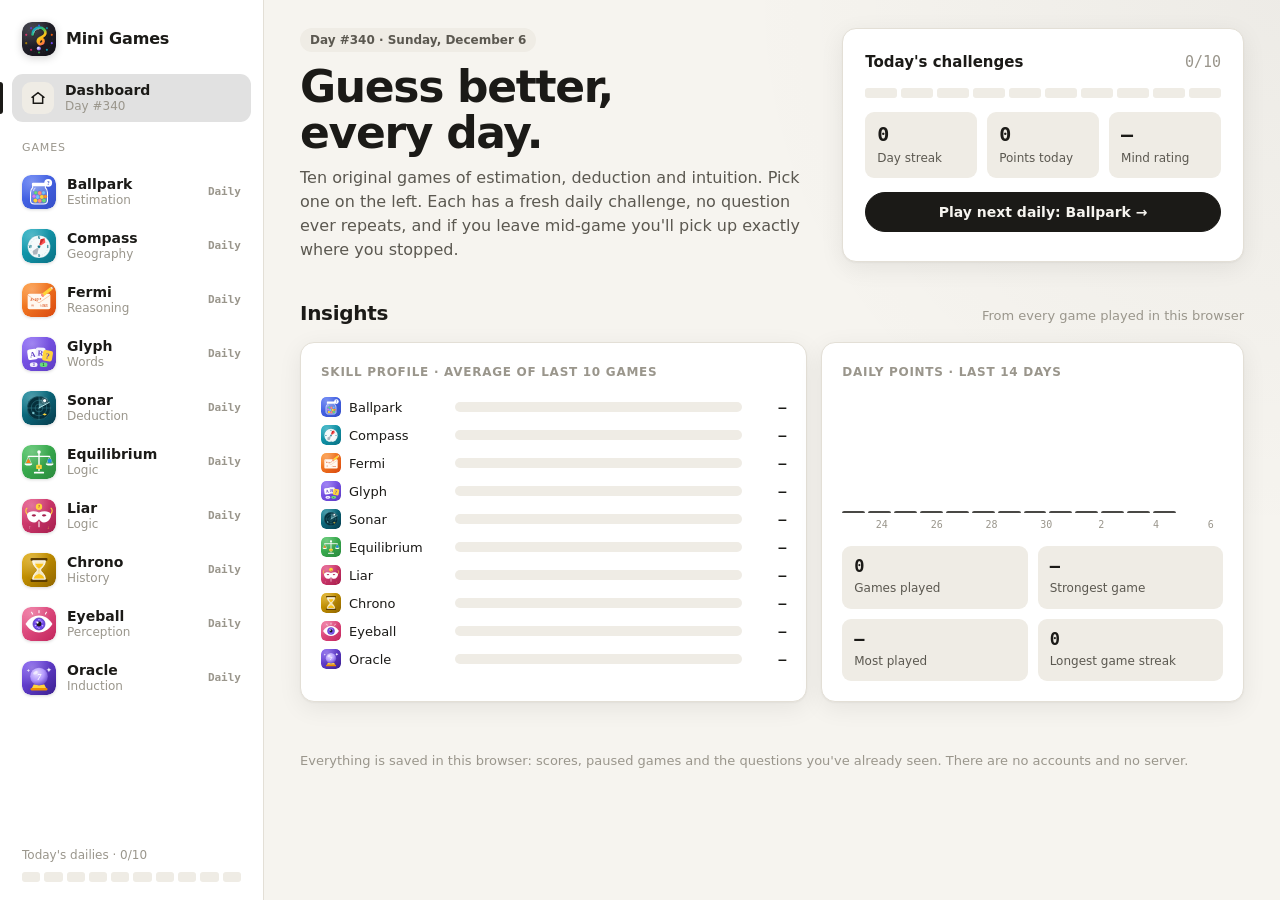
==== commit 3fb0294e: "Add a loopy Mini Games logo as the site icon A looping question mark in the ten game colours, orbite" ====
--- a/index.html
+++ b/index.html
@@ -5,7 +5,7 @@
 <meta name="viewport" content="width=device-width,initial-scale=1">
 <title>Mini Games · Guess better every day</title>
 <meta name="description" content="Ten original guessing, estimation and logic games with a fresh daily challenge each. Questions never repeat.">
-<link rel="icon" href="data:image/svg+xml,<svg xmlns='http://www.w3.org/2000/svg' viewBox='0 0 32 32'><rect width='32' height='32' rx='8' fill='%231b1a17'/><text x='16' y='23' font-size='20' text-anchor='middle' fill='white' font-family='monospace'>?</text></svg>">
+<link rel="icon" type="image/svg+xml" href="assets/logo.svg">
 <link rel="stylesheet" href="assets/core.css">
 <link rel="stylesheet" href="assets/themes.css">
 <link rel="stylesheet" href="assets/home.css">
@@ -20,6 +20,7 @@
 <script src="games/ballpark/game.js"></script>
 <script src="games/compass/game.js"></script>
 <script src="games/fermi/game.js"></script>
+<script src="games/glyph/words.js"></script>
 <script src="games/glyph/game.js"></script>
 <script src="games/sonar/game.js"></script>
 <script src="games/equilibrium/game.js"></script>
--- a/assets/core.css
+++ b/assets/core.css
@@ -37,6 +37,8 @@
   background: var(--surface); display: flex; flex-direction: column; padding: 18px 12px; gap: 4px;
 }
 .brand { display: flex; align-items: center; gap: 10px; font-weight: 750; letter-spacing: -.01em; text-decoration: none; padding: 4px 10px 14px; font-size: 16px; }
+.brand-logo { width: 34px; height: 34px; border-radius: 10px; box-shadow: 0 2px 8px rgba(0,0,0,.18); transition: transform .4s var(--ease); }
+.brand:hover .brand-logo { transform: rotate(-8deg) scale(1.05); }
 .brand-mark { width: 30px; height: 30px; border-radius: 9px; display: grid; place-items: center; background: var(--ink); color: var(--bg); font: 700 16px var(--mono); }
 .nav-label { font-size: 11px; letter-spacing: .08em; text-transform: uppercase; color: var(--ink-3); padding: 14px 10px 6px; }
 .nav-item {
@@ -49,6 +51,9 @@
 .nav-item.on::before { content: ""; position: absolute; left: -12px; top: 8px; bottom: 8px; width: 3px; border-radius: 0 3px 3px 0; background: var(--gc, var(--ink)); }
 .nav-mark { width: 32px; height: 32px; border-radius: 9px; flex: none; display: grid; place-items: center; background: var(--gc); color: #fff; font: 700 14px var(--mono); }
 .nav-mark.home { background: var(--surface-2); color: var(--ink); }
+.nav-icon { width: 34px; height: 34px; flex: none; border-radius: 9px; box-shadow: 0 1px 3px rgba(0,0,0,.15); transition: transform .2s var(--ease); }
+.nav-item:hover .nav-icon { transform: rotate(-4deg) scale(1.06); }
+.g-icon { width: 48px; height: 48px; border-radius: 13px; box-shadow: 0 4px 14px rgba(0,0,0,.18); }
 .nav-text { display: flex; flex-direction: column; line-height: 1.2; flex: 1; }
 .nav-text b { font-size: 14px; font-weight: 650; }
 .nav-text small { font-size: 12px; color: var(--ink-3); }
--- a/assets/home.css
+++ b/assets/home.css
@@ -18,7 +18,7 @@
 .insights { display: grid; grid-template-columns: minmax(0, 1.2fr) minmax(0, 1fr); gap: 14px; }
 @media (max-width: 1000px) { .insights { grid-template-columns: 1fr; } }
 .panel { padding: 20px; }
-.skill-row { display: grid; grid-template-columns: 96px 1fr 34px; gap: 10px; align-items: center; font-size: 13px; padding: 4px 0; text-decoration: none; }
+.skill-row { display: grid; grid-template-columns: 124px 1fr 34px; gap: 10px; align-items: center; font-size: 13px; padding: 4px 0; text-decoration: none; }
 .skill-row .track { height: 10px; border-radius: 5px; background: var(--surface-2); overflow: hidden; }
 .skill-row .track i { display: block; height: 100%; border-radius: 0 4px 4px 0; transition: width .8s var(--ease); }
 .cols { display: grid; grid-template-columns: repeat(14, 1fr); gap: 3px; align-items: end; height: 120px; }
@@ -32,3 +32,6 @@
 .c:hover .tip { opacity: 1; }
 .highlights { display: grid; grid-template-columns: repeat(2, 1fr); gap: 10px; margin-top: 16px; }
 .foot-note { padding: 36px 0 0; color: var(--ink-3); font-size: 13px; }
+.sk-name { display: flex; align-items: center; gap: 8px; }
+.sk-name img { border-radius: 5px; }
+.paused .nav-icon { width: 40px; height: 40px; }
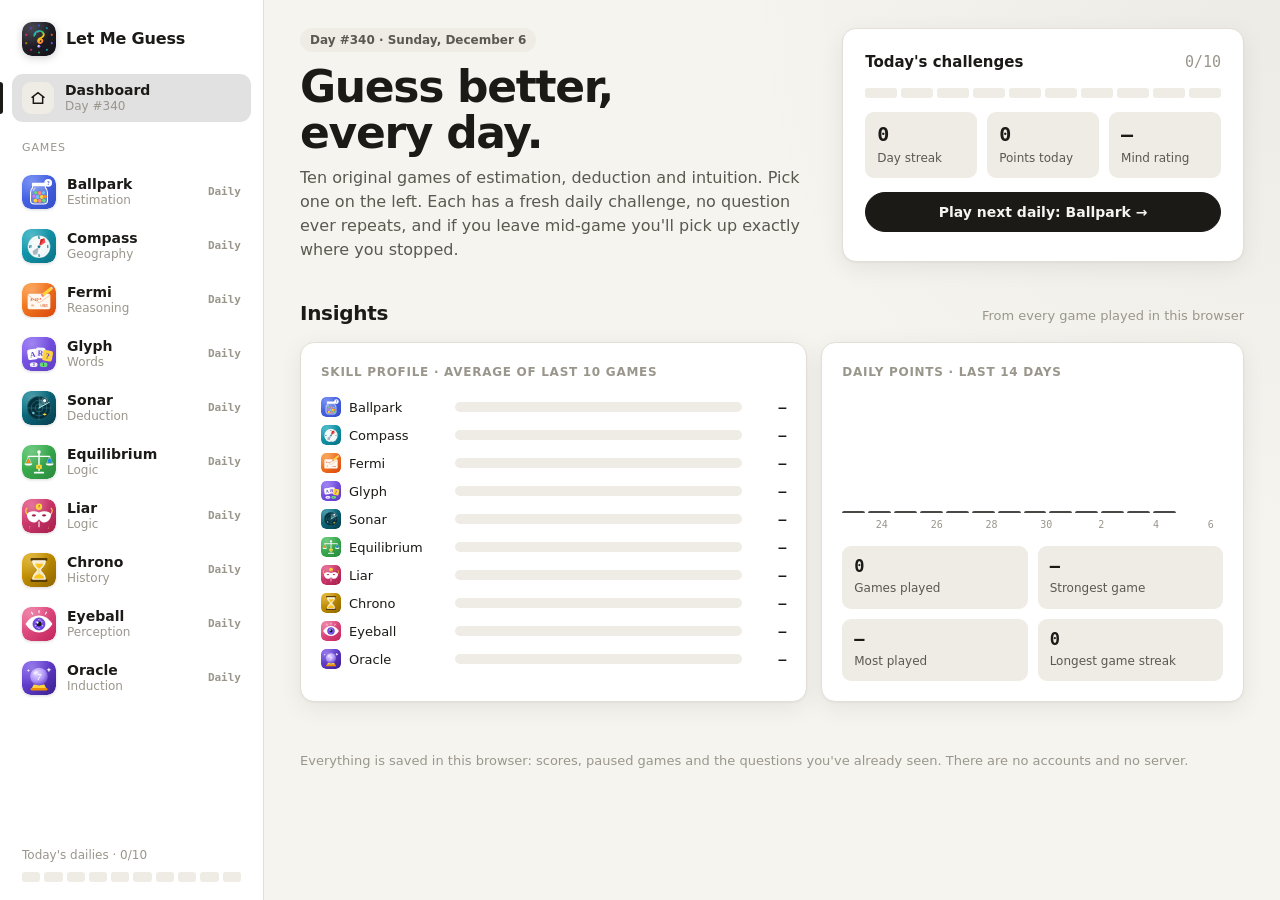
==== commit fc7c1678: "Rename the site to Let Me Guess; keep the logo's question mark inside the ring Co-Authored-By: Claud" ====
--- a/index.html
+++ b/index.html
@@ -3,7 +3,7 @@
 <head>
 <meta charset="utf-8">
 <meta name="viewport" content="width=device-width,initial-scale=1">
-<title>Mini Games · Guess better every day</title>
+<title>Let Me Guess · Guess better every day</title>
 <meta name="description" content="Ten original guessing, estimation and logic games with a fresh daily challenge each. Questions never repeat.">
 <link rel="icon" type="image/svg+xml" href="assets/logo.svg">
 <link rel="stylesheet" href="assets/core.css">
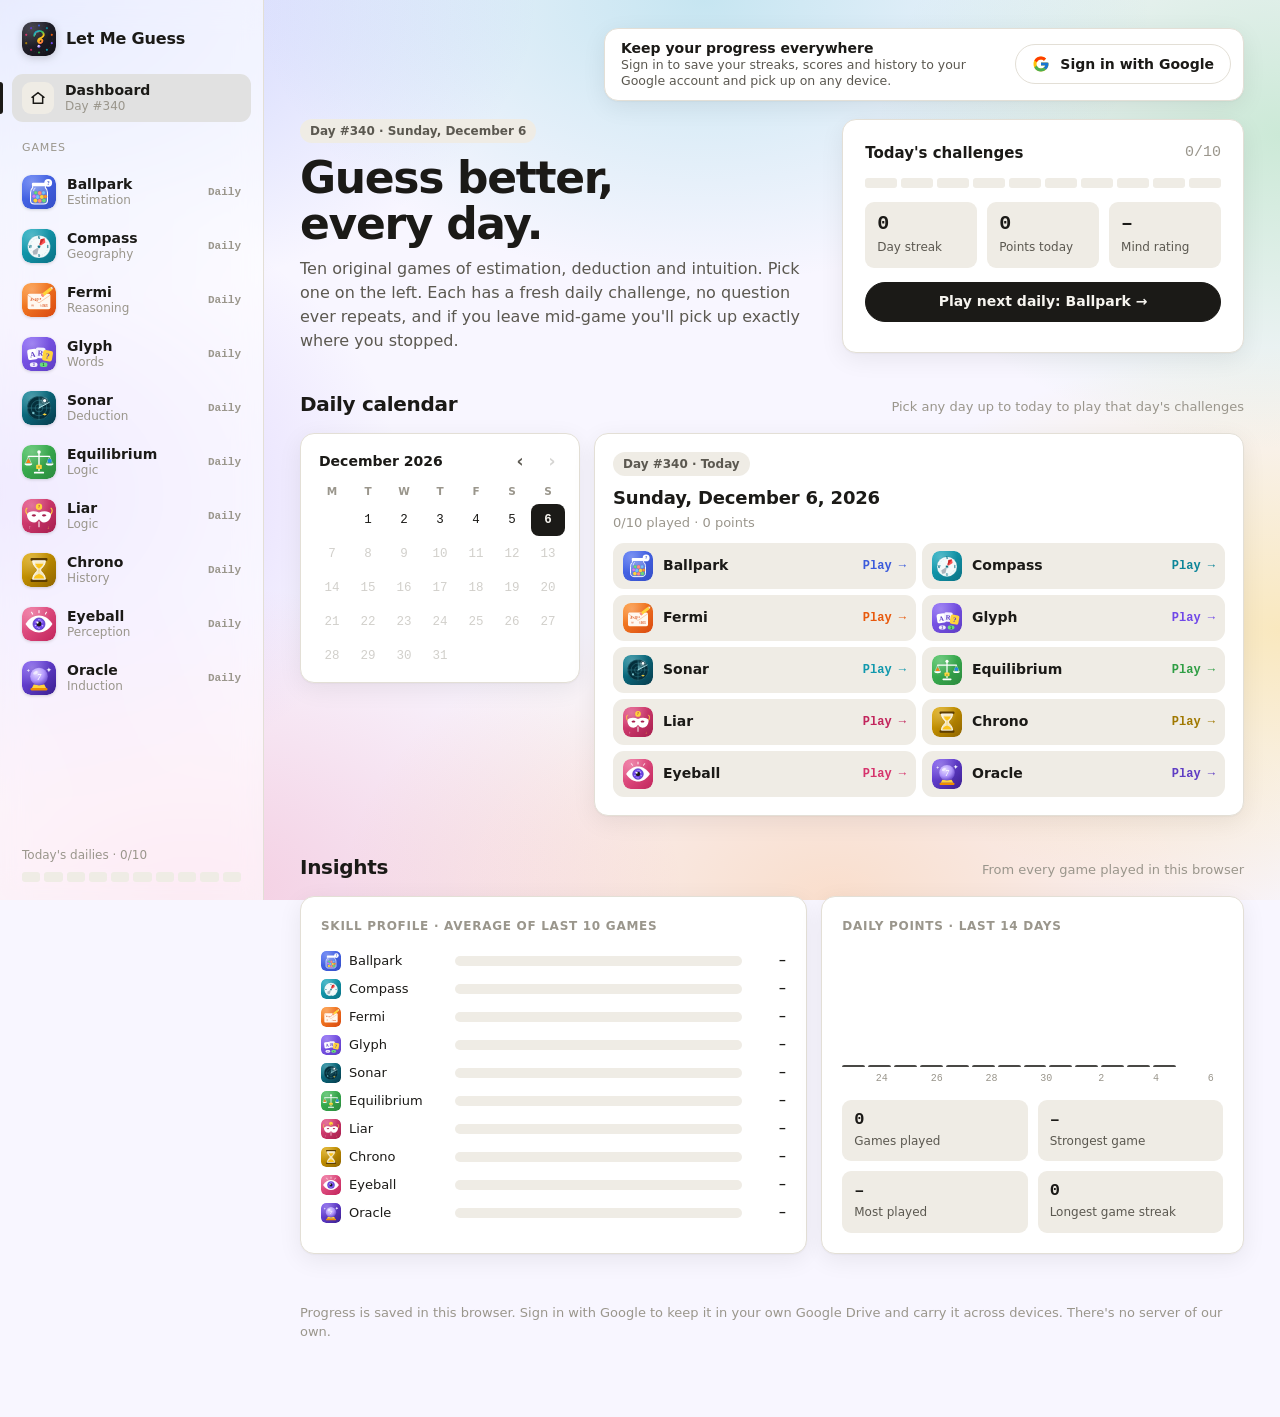
==== commit 230d8852: "Add Google sign-in with progress synced to the player's Google Drive - Account bar at the top of the" ====
--- a/index.html
+++ b/index.html
@@ -16,6 +16,7 @@
   <main class="view" id="view"></main>
 </div>
 
+<script src="assets/config.js"></script>
 <script src="assets/core.js"></script>
 <script src="games/ballpark/game.js"></script>
 <script src="games/compass/game.js"></script>
@@ -28,6 +29,7 @@
 <script src="games/chrono/game.js"></script>
 <script src="games/eyeball/game.js"></script>
 <script src="games/oracle/game.js"></script>
+<script src="assets/cloud.js"></script>
 <script src="assets/app.js"></script>
 </body>
 </html>
--- a/assets/themes.css
+++ b/assets/themes.css
@@ -76,5 +76,29 @@
     radial-gradient(ellipse at 20% 0%, rgba(132, 94, 247, .35), transparent 55%),
     linear-gradient(180deg, #24164a 0%, #170e2e 60%, #0e0820 100%); }
 
-/* Home: quiet paper grain */
-.view[data-game="home"] { background-color: var(--bg); background-image: radial-gradient(circle at 100% 0%, color-mix(in srgb, var(--ink) 4%, transparent), transparent 40%); }
+/* Home: the dashboard is washed in the logo's colours (blue, teal, green, yellow, orange, pink, purple) */
+body[data-view="home"] { background-color: #f8f6ff;
+  background-image:
+    radial-gradient(ellipse 60% 50% at 0% 0%, rgba(76, 110, 245, .30), transparent 70%),
+    radial-gradient(ellipse 50% 45% at 55% 0%, rgba(21, 170, 191, .22), transparent 70%),
+    radial-gradient(ellipse 45% 50% at 100% 15%, rgba(64, 192, 87, .24), transparent 70%),
+    radial-gradient(ellipse 50% 45% at 100% 70%, rgba(252, 196, 25, .28), transparent 70%),
+    radial-gradient(ellipse 55% 50% at 65% 100%, rgba(255, 146, 43, .24), transparent 70%),
+    radial-gradient(ellipse 55% 50% at 15% 100%, rgba(230, 73, 128, .24), transparent 70%),
+    radial-gradient(ellipse 45% 50% at 0% 55%, rgba(121, 80, 242, .26), transparent 70%);
+  background-attachment: fixed; }
+@media (prefers-color-scheme: dark) {
+  body[data-view="home"] { background-color: #14121c;
+    background-image:
+      radial-gradient(ellipse 60% 50% at 0% 0%, rgba(76, 110, 245, .32), transparent 70%),
+      radial-gradient(ellipse 50% 45% at 55% 0%, rgba(21, 170, 191, .22), transparent 70%),
+      radial-gradient(ellipse 45% 50% at 100% 15%, rgba(64, 192, 87, .2), transparent 70%),
+      radial-gradient(ellipse 50% 45% at 100% 70%, rgba(252, 196, 25, .18), transparent 70%),
+      radial-gradient(ellipse 55% 50% at 65% 100%, rgba(255, 146, 43, .2), transparent 70%),
+      radial-gradient(ellipse 55% 50% at 15% 100%, rgba(230, 73, 128, .24), transparent 70%),
+      radial-gradient(ellipse 45% 50% at 0% 55%, rgba(121, 80, 242, .3), transparent 70%); }
+}
+
+/* On the dashboard the colour wash runs behind everything, including a frosted sidebar. */
+.view[data-game="home"] { background: transparent; }
+body[data-view="home"] .sidebar { background: color-mix(in srgb, var(--surface) 62%, transparent); backdrop-filter: blur(14px) saturate(1.2); }
--- a/assets/home.css
+++ b/assets/home.css
@@ -35,3 +35,53 @@
 .sk-name { display: flex; align-items: center; gap: 8px; }
 .sk-name img { border-radius: 5px; }
 .paused .nav-icon { width: 40px; height: 40px; }
+
+/* Daily calendar: compact month grid */
+.cal-wrap { display: grid; grid-template-columns: 280px minmax(0, 1fr); gap: 14px; align-items: start; }
+@media (max-width: 760px) { .cal-wrap { grid-template-columns: 1fr; } .cal { max-width: 340px; } }
+.cal { padding: 14px 14px 10px; }
+.cal-head { display: flex; align-items: center; gap: 6px; margin-bottom: 8px; padding-left: 4px; }
+.cal-head b { font-size: 14px; flex: 1; }
+.cal-nav, .cal-link { border: 0; background: transparent; cursor: pointer; border-radius: 7px; color: var(--ink-2); font: 600 13px var(--font); height: 26px; }
+.cal-nav { width: 26px; font-size: 17px; line-height: 1; }
+.cal-link { padding: 0 8px; color: #7950f2; }
+.cal-nav:hover:not(:disabled), .cal-link:hover { background: var(--surface-2); }
+.cal-nav:disabled { opacity: .25; cursor: default; }
+.cal-grid { display: grid; grid-template-columns: repeat(7, minmax(0, 1fr)); gap: 2px; }
+.cal-dow span { text-align: center; font-size: 10.5px; color: var(--ink-3); font-weight: 600; padding: 2px 0 4px; }
+.cal-cell { height: 32px; border: 0; border-radius: 8px; background: transparent; cursor: pointer; position: relative; font: 500 12.5px var(--mono); color: var(--ink);
+  display: grid; place-items: center; transition: background .15s; }
+.cal-cell:hover:not(:disabled) { background: var(--surface-2); }
+.cal-cell i { position: absolute; bottom: 3px; left: 50%; width: 4px; height: 4px; margin-left: -2px; border-radius: 50%; background: #7950f2; }
+.cal-cell i.all { background: linear-gradient(90deg, #4c6ef5, #40c057, #fcc419, #e64980); width: 12px; margin-left: -6px; border-radius: 2px; }
+.cal-cell.is-today { color: #7950f2; font-weight: 700; }
+.cal-cell.sel, .cal-cell.sel:hover:not(:disabled) { background: var(--ink); color: var(--bg); }
+.cal-cell.sel i { background: var(--bg); }
+.cal-cell:disabled { color: var(--ink-3); opacity: .45; cursor: default; }
+.cal-cell.empty { pointer-events: none; }
+.day-panel { padding: 18px; }
+.dp-head h3 { margin: 8px 0 2px; font-size: 18px; letter-spacing: -.01em; text-transform: none; color: var(--ink); }
+.dp-head p { margin: 0 0 10px; font-size: 13px; }
+.dp-list { display: grid; grid-template-columns: repeat(2, minmax(0, 1fr)); gap: 6px; }
+@media (max-width: 560px) { .dp-list { grid-template-columns: 1fr; } }
+.dp-row { display: flex; align-items: center; gap: 10px; padding: 8px 10px; border-radius: 11px; text-decoration: none; background: var(--surface-2); transition: transform .15s var(--ease), background .2s; }
+.dp-row:hover { transform: translateX(3px); background: color-mix(in srgb, var(--gc) 14%, var(--surface-2)); }
+.dp-row img { border-radius: 8px; }
+.dp-name { font-weight: 600; font-size: 14px; flex: 1; }
+.dp-st { font: 700 12px var(--mono); color: var(--gc); white-space: nowrap; }
+.dp-st.done { color: var(--good); } .dp-st.pause { color: var(--warn); } .dp-st.end { color: var(--ink-3); }
+.day-chip { background: color-mix(in srgb, var(--accent) 12%, var(--surface)); }
+
+/* Account bar */
+.acct-wrap { display: flex; justify-content: flex-end; margin-bottom: 18px; }
+.acct { display: flex; align-items: center; gap: 14px; padding: 10px 12px 10px 16px; max-width: 640px; flex-wrap: wrap; }
+.acct-text { display: flex; flex-direction: column; line-height: 1.3; flex: 1; min-width: 180px; }
+.acct-text b { font-size: 14px; }
+.acct-text span { font-size: 12.5px; color: var(--ink-2); display: flex; align-items: center; gap: 6px; }
+.acct .dot { width: 7px; height: 7px; border-radius: 50%; background: var(--good); flex: none; }
+.acct .dot.busy { background: #fcc419; animation: fade .8s infinite alternate; } .acct .dot.warn { background: var(--warn); }
+.acct-ava { width: 36px; height: 36px; border-radius: 50%; object-fit: cover; flex: none; display: grid; place-items: center; background: #7950f2; color: #fff; font-weight: 700; }
+.g-btn { gap: 10px; background: var(--surface); }
+.acct-choices { display: flex; flex-direction: column; gap: 8px; margin-top: 16px; }
+.acct-choices .btn { justify-content: center; white-space: normal; height: auto; min-height: 42px; padding: 8px 16px; }
+@media (max-width: 600px) { .acct-wrap { justify-content: stretch; } .acct { max-width: none; width: 100%; } }
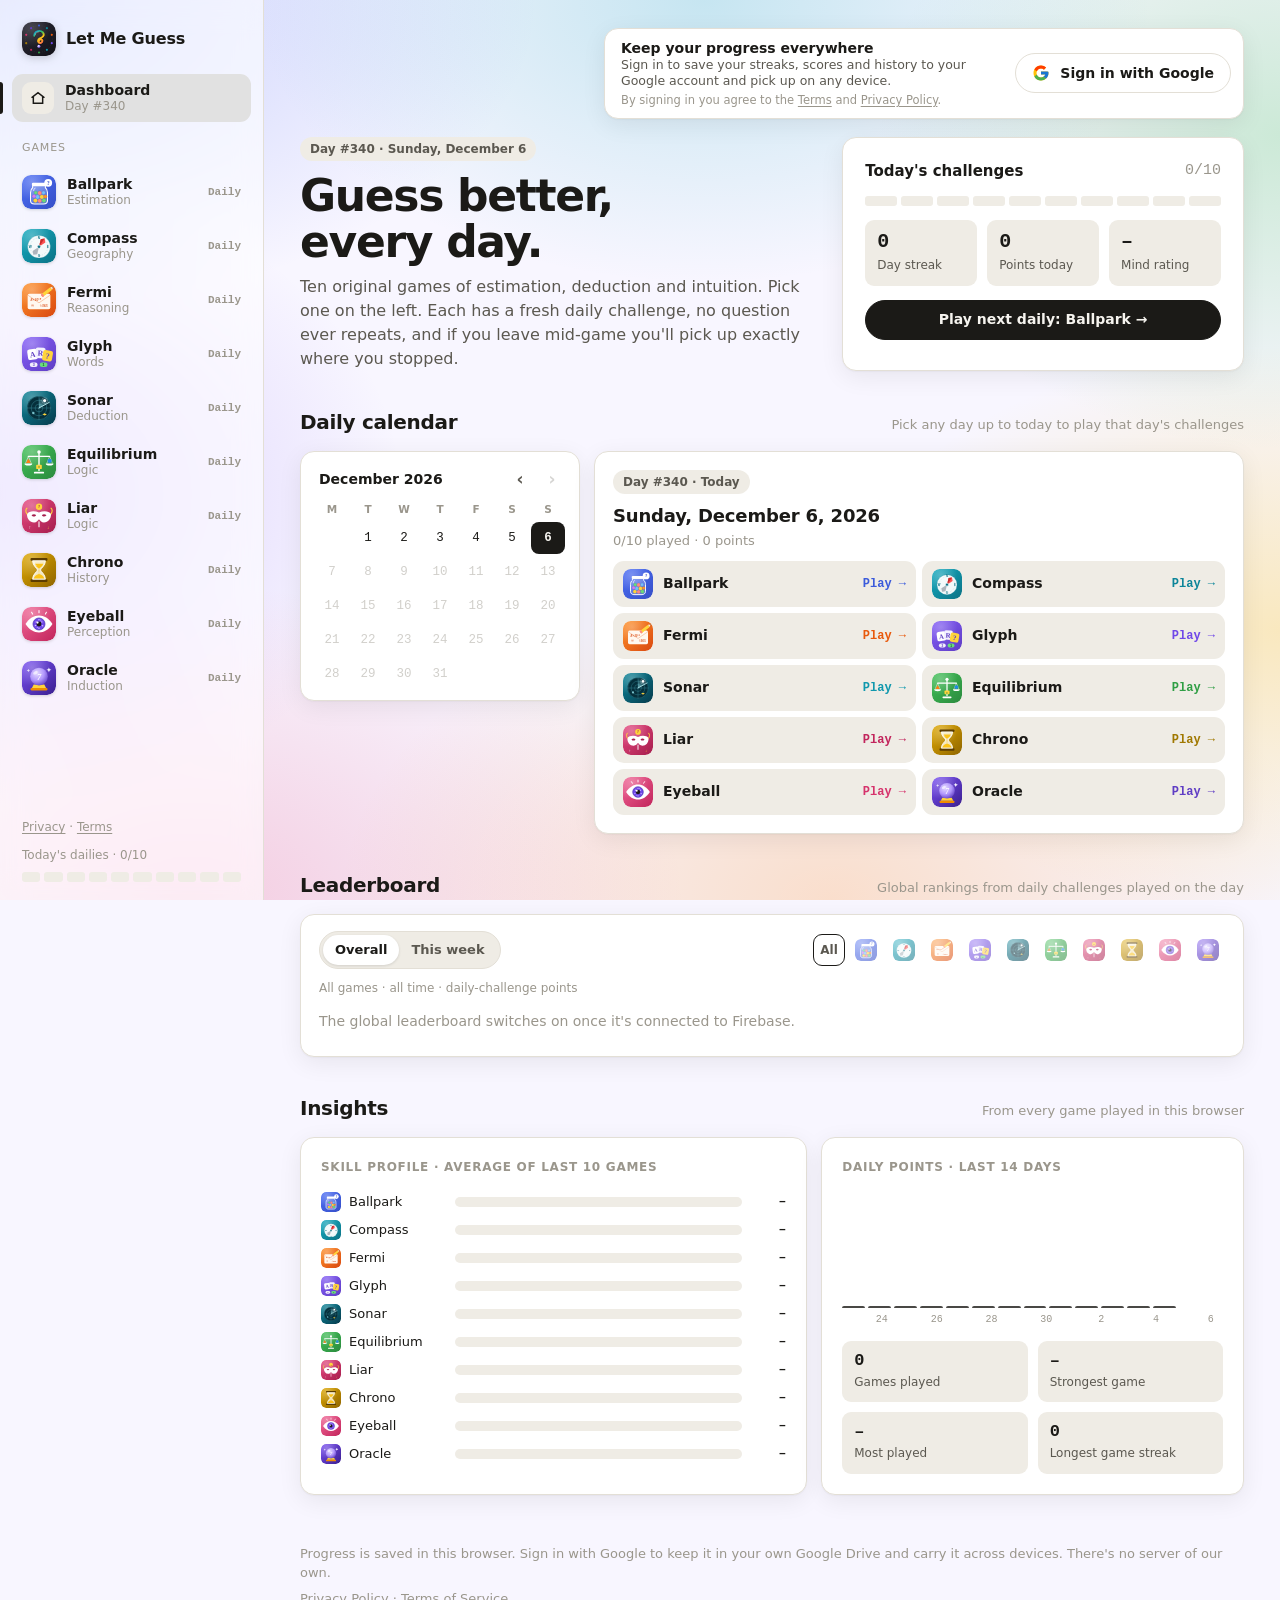
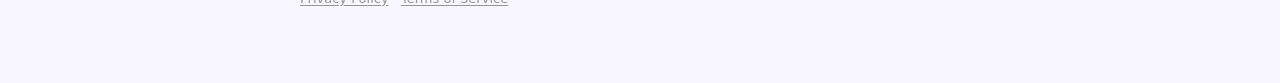
==== commit bc0994c5: "Add an opt-in global leaderboard (Overall / This week, per game) - One compact dashboard card: Overa" ====
--- a/index.html
+++ b/index.html
@@ -30,6 +30,7 @@
 <script src="games/eyeball/game.js"></script>
 <script src="games/oracle/game.js"></script>
 <script src="assets/cloud.js"></script>
+<script src="assets/leaderboard.js"></script>
 <script src="assets/app.js"></script>
 </body>
 </html>
--- a/assets/core.css
+++ b/assets/core.css
@@ -62,6 +62,7 @@
 .nav-status.paused { color: var(--warn); }
 .side-foot { margin-top: auto; padding: 14px 10px 0; font-size: 12px; color: var(--ink-3); }
 .side-foot .progress { margin-top: 8px; }
+.side-legal { margin-bottom: 10px; }
 
 .view { min-height: 100vh; position: relative; isolation: isolate; }
 .view-inner, .g-wrap { max-width: 1120px; margin: 0 auto; padding: 28px clamp(16px, 3vw, 36px) 60px; }
--- a/assets/home.css
+++ b/assets/home.css
@@ -85,3 +85,36 @@
 .acct-choices { display: flex; flex-direction: column; gap: 8px; margin-top: 16px; }
 .acct-choices .btn { justify-content: center; white-space: normal; height: auto; min-height: 42px; padding: 8px 16px; }
 @media (max-width: 600px) { .acct-wrap { justify-content: stretch; } .acct { max-width: none; width: 100%; } }
+.legal-links { display: block; margin-top: 6px; }
+.legal-links a, .acct-legal a, .side-legal a { color: inherit; text-decoration: underline; text-underline-offset: 2px; }
+.acct-legal { font-size: 11.5px; color: var(--ink-3); margin-top: 3px; }
+
+/* Leaderboard: one compact card */
+.lb { padding: 16px 18px; }
+.lb-top { display: flex; align-items: center; gap: 12px; flex-wrap: wrap; }
+.lb-seg button { height: 30px; padding: 0 12px; }
+.lb-games { display: flex; gap: 4px; overflow-x: auto; scrollbar-width: none; flex: 1; justify-content: flex-end; }
+.lb-games::-webkit-scrollbar { display: none; }
+.lb-g { flex: none; height: 32px; min-width: 32px; padding: 0 5px; border-radius: 9px; border: 1.5px solid transparent; background: transparent; cursor: pointer;
+  display: grid; place-items: center; font: 700 12px var(--font); color: var(--ink-2); opacity: .55; transition: opacity .15s, border-color .15s; }
+.lb-g img { border-radius: 6px; display: block; }
+.lb-g:hover { opacity: 1; } .lb-g.on { opacity: 1; border-color: var(--ink); }
+.lb-sub { font-size: 12px; color: var(--ink-3); margin: 10px 0 6px; }
+.lb-list { list-style: none; margin: 0; padding: 0; columns: 2; column-gap: 28px; transition: opacity .2s; }
+.lb-list.dim { opacity: .5; }
+@media (max-width: 900px) { .lb-list { columns: 1; } .lb-games { justify-content: flex-start; } }
+.lb-list li { display: flex; align-items: center; gap: 10px; padding: 7px 4px; border-bottom: 1px solid var(--line); break-inside: avoid; font-size: 14px; }
+.lb-list li.me { background: color-mix(in srgb, #7950f2 10%, transparent); border-radius: 8px; }
+.lb-rank { width: 22px; font: 700 13px var(--mono); color: var(--ink-3); text-align: right; }
+.lb-list li:nth-child(1) .lb-rank { color: #f59f00; } .lb-list li:nth-child(2) .lb-rank { color: #868e96; } .lb-list li:nth-child(3) .lb-rank { color: #d9480f; }
+.lb-name { flex: 1; overflow: hidden; text-overflow: ellipsis; white-space: nowrap; font-weight: 550; }
+.lb-name em { font-style: normal; font-size: 11px; color: #7950f2; font-weight: 700; margin-left: 4px; }
+.lb-pts { font: 700 13px var(--mono); }
+.lb-empty { margin: 14px 0 8px; color: var(--ink-3); font-size: 14px; }
+.lb-foot { display: flex; align-items: center; gap: 10px; flex-wrap: wrap; margin-top: 12px; font-size: 13.5px; color: var(--ink-2); }
+.lb-foot span { flex: 1; min-width: 180px; }
+.lb-input { height: 34px; border-radius: 8px; border: 1px solid var(--line); background: var(--surface); color: var(--ink); padding: 0 10px; font: 600 14px var(--font); flex: 1; min-width: 160px; max-width: 240px; }
+.lb-input:focus { outline: none; border-color: #7950f2; }
+.lb-note { width: 100%; color: var(--ink-3); font-size: 12px; }
+.lb-link { border: 0; background: none; color: var(--ink-3); font: 600 12.5px var(--font); cursor: pointer; text-decoration: underline; text-underline-offset: 2px; padding: 0 2px; }
+.lb-link:hover { color: var(--ink); }
